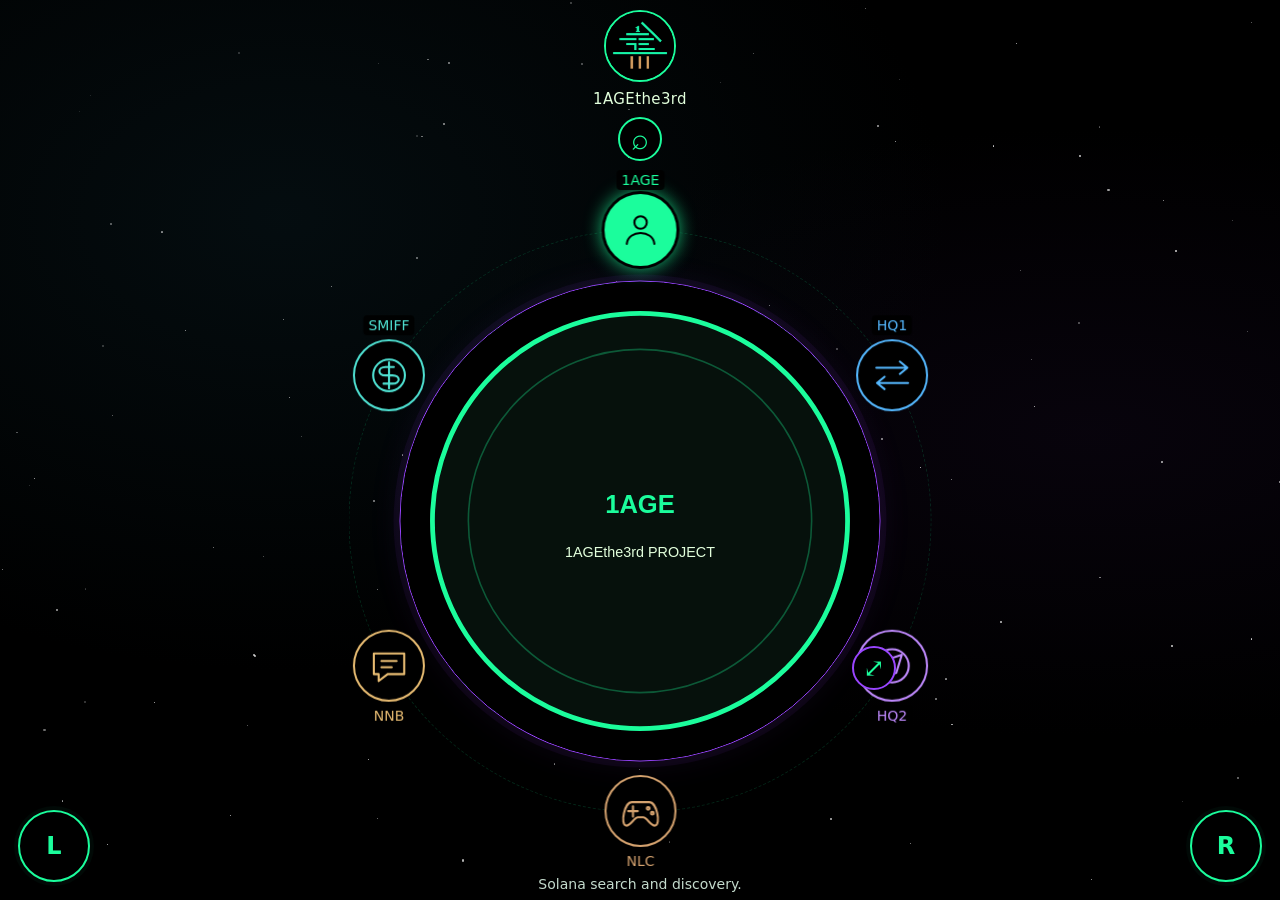
==== index.html @ 84b8d23c "Remove unsolicited guidance from index.html" ====
<!doctype html>
<html lang="en"><head><meta charset="utf-8"><meta name="viewport" content="width=device-width,initial-scale=1">
<!-- 1AGE release: cosmic-console-20261019-r1 -->
<title>1AGEthe3rd</title><meta name="description" content="1AGEthe3rd creates virtual worlds, games and interactive experiences."><meta name="theme-color" content="#000000">
<link rel="canonical" href="https://1agethe3rd.com/"><meta property="og:type" content="website"><meta property="og:site_name" content="1AGEthe3rd">
<meta property="og:title" content="1AGEthe3rd — Virtual World Studio"><meta property="og:description" content="1AGEthe3rd creates virtual worlds, games and interactive experiences."><meta property="og:url" content="https://1agethe3rd.com/">
<meta property="og:image" content="https://1agethe3rd.com/assets/1agethe3rd-logo.png"><meta property="og:image:alt" content="1AGEthe3rd logo"><meta name="twitter:card" content="summary">
<link rel="stylesheet" href="/style.css?v=console-r1">
<script type="application/ld+json">{"@context":"https://schema.org","@type":"Organization","name":"1AGEthe3rd","url":"https://1agethe3rd.com/","logo":"https://1agethe3rd.com/assets/1agethe3rd-logo.png"}</script><link rel="stylesheet" href="/orbit-home.css?v=hq-001"><link rel="apple-touch-icon" sizes="180x180" href="/assets/apple-touch-icon-1.png"><link rel="icon" type="image/svg+xml" sizes="any" href="/assets/1agethe3rd-favicon.svg"></head>
<body class="home-screen"><a class="skip" href="#main">Skip to content</a><div class="starfield" aria-hidden="true"></div>
<header class="site-header"><div class="header-hub"><div class="header-wings" id="header-wings" hidden></div><button class="brand" type="button" aria-label="1AGEthe3rd menu" aria-expanded="false" aria-controls="header-wings"><span class="brand-circle"><img src="/assets/1agethe3rd-logo.png" alt="" width="84" height="84"></span><span class="brand-name">1AGEthe3rd</span></button></div>
</header>
<main id="main"><section class="search-home" aria-labelledby="search-title"><h1 id="search-title" class="sr-only">Search the Solana ecosystem.</h1>
<button class="search-circle" aria-label="Open search" aria-expanded="false" aria-controls="search-form">⌕</button><form id="search-form" hidden class="search-form" role="search"><label class="sr-only" for="search-input">Search the 1AGE directory</label><span aria-hidden="true">⌕</span><input id="search-input" type="search" name="q" placeholder="Projects, wallets, games, tools…" autocomplete="off"><button type="submit">Search <span aria-hidden="true">↗</span></button></form>
<div class="quick-links" aria-label="Popular searches"><button class="quick-search" data-query="wallet">Wallets</button><button class="quick-search" data-query="defi">DeFi</button><button class="quick-search" data-query="games">Games</button><button class="quick-search" data-query="developer">Builder tools</button></div>
</section><section id="results-section" class="results-section" role="region" aria-labelledby="results-label" hidden><div class="results-header"><h2 id="results-label" aria-live="polite">Search the directory.</h2><button type="button" data-close-results aria-label="Close search results">×</button><span class="index-note">Early index · Not a complete ecosystem listing</span></div><div id="results" class="results"></div><noscript><p><a href="/directory/">Browse the directory</a></p></noscript></section>
<section class="universe" aria-label="Interactive 1AGE World project navigation">
<div class="world-scene"><div class="project-orbit" tabindex="0" role="group" aria-label="Project orbit. Drag to rotate, or use the arrow buttons below."><a class="project-planet" href="https://1age.com/" data-slot="0" data-name="1AGE" data-media="image" data-preview="/assets/world-previews/1age.svg" data-description="Solana search and discovery." style="--accent:#1BFD9C" aria-label="Explore 1AGE"><svg viewBox="0 0 64 64" aria-hidden="true" fill="none" stroke="currentColor" stroke-width="3" stroke-linecap="round" stroke-linejoin="round"><circle cx="32" cy="21" r="9"/><path d="M12 52c2-21 38-21 40 0"/></svg><span>1AGE</span></a><a class="project-planet" href="https://1age.space/hq1/" data-slot="1" data-name="HQ1" data-media="frame" data-preview="https://1age.space/hq1/?preview=1" data-description="Portland Soul District · Explore Sol Road." style="--accent:#55B8FF" aria-label="Explore HQ1"><svg viewBox="0 0 64 64" aria-hidden="true" fill="none" stroke="currentColor" stroke-width="3" stroke-linecap="round" stroke-linejoin="round"><path d="M9 21h45l-11-9M54 21l-11 9M55 43H10l11-9M10 43l11 9"/></svg><span>HQ1</span></a><a class="project-planet" href="https://1age.space/application.html?property=place-us-washington-anacostia-arts-1231" data-slot="2" data-name="HQ2" data-media="image" data-preview="/assets/world-previews/studio.svg" data-description="Historic Anacostia · HQ2 research and property discovery." style="--accent:#C18BFF" aria-label="Explore HQ2"><svg viewBox="0 0 64 64" aria-hidden="true" fill="none" stroke="currentColor" stroke-width="3" stroke-linecap="round" stroke-linejoin="round"><circle cx="32" cy="32" r="24"/><path d="M46 16 38 42 18 49 25 23z"/></svg><span>HQ2</span></a><a class="project-planet" href="https://northleftchef.com/" data-slot="3" data-name="NLC" data-media="image" data-preview="/assets/world-previews/nlc.svg" data-description="NorthLeftChef · A virtual music studio." style="--accent:#D3A16E" aria-label="Explore NLC"><svg viewBox="0 0 64 64" aria-hidden="true" fill="none" stroke="currentColor" stroke-width="3" stroke-linecap="round" stroke-linejoin="round"><path d="M19 19h26c10 0 17 32 8 34-6 1-12-12-17-12h-8c-5 0-11 13-17 12-9-2-2-34 8-34z"/><path d="M21 25v15M14 32h14"/><circle cx="43" cy="28" r="2"/><circle cx="49" cy="35" r="2"/></svg><span>NLC</span></a><a class="project-planet" href="https://nonamebesuto.com/" data-slot="4" data-name="NNB" data-media="frame" data-preview="https://nonamebesuto.com/?preview=1" data-description="No Name Besuto · Boxing lifestyle and heavy bag training." style="--accent:#E9BD73" aria-label="Explore NNB"><svg viewBox="0 0 64 64" aria-hidden="true" fill="none" stroke="currentColor" stroke-width="3" stroke-linecap="round" stroke-linejoin="round"><path d="M10 14h44v30H30L17 54V44h-7z"/><path d="M21 25h22M21 34h15"/></svg><span>NNB</span></a><a class="project-planet" href="#studio-ticker" data-slot="5" data-name="SMIFF" data-media="image" data-preview="/assets/world-previews/projects.svg" data-description="IRK SMIFF · In development." style="--accent:#50E3D4" aria-label="Explore SMIFF" data-preview-only="true"><svg viewBox="0 0 64 64" aria-hidden="true" fill="none" stroke="currentColor" stroke-width="3" stroke-linecap="round" stroke-linejoin="round"><circle cx="32" cy="32" r="23"/><path d="M39 20H27c-12 0-12 12 0 12h10c12 0 12 12 0 12H24M32 13v38"/></svg><span>SMIFF</span></a></div><button class="world-globe" aria-label="1AGEWorld. Drag to rotate; press to highlight."><span class="globe-texture" aria-hidden="true"></span></button><a class="world-entry" href="https://1age.world/" aria-label="Enter 1AGEWorld">Enter</a></div>
<div class="world-controls"><button data-rotate="-1" aria-label="Rotate projects left">L</button><span id="studio-ticker" role="status">Solana search and discovery.</span><button data-rotate="1" aria-label="Rotate projects right">R</button></div>
</section>
</main>

<script src="/world.js?v=quiet-001" defer></script><script src="/home-controls.js?v=quiet-001" defer></script><script src="/console-controls.js?v=quiet-001" defer></script><script src="/search.js?v=one-screen-20261017" defer></script><script src="/gamepad-controls.js" defer></script>
</body></html>
---- style.css ----
:root{color-scheme:dark;--green:#1bfd9c;--dormant:#e2ffdc;--muted:#9aa9a4;--line:#1b352b;--purple:#9945ff;font-family:Inter,ui-sans-serif,system-ui,-apple-system,BlinkMacSystemFont,"Segoe UI",sans-serif;background:#000;color:var(--dormant)}*{box-sizing:border-box}body{margin:0;background:radial-gradient(ellipse at 22% 24%,#07151a99,transparent 47%),radial-gradient(ellipse at 85% 48%,#14092060,transparent 46%),#000;min-height:100vh}a{color:var(--green);text-underline-offset:4px}button,input{font:inherit}button,a,input,summary{-webkit-tap-highlight-color:transparent}button{cursor:pointer}button:disabled{cursor:default}button:focus-visible,a:focus-visible,input:focus-visible,summary:focus-visible,.project-orbit:focus-visible{outline:2px solid var(--dormant);outline-offset:6px}button{color:var(--green);background:#06110c;border:1px solid var(--line)}a:hover{color:#fff}.sr-only{position:absolute;width:1px;height:1px;padding:0;margin:-1px;overflow:hidden;clip:rect(0,0,0,0);white-space:nowrap;border:0}.skip{position:fixed;top:0;left:16px;transform:translateY(-150%);z-index:30;padding:12px;background:#000}.skip:focus{transform:none}.site-header{max-width:1240px;margin:auto;padding:24px 32px;display:flex;align-items:center;justify-content:space-between;position:relative;z-index:4}.brand{display:inline-flex;gap:12px;align-items:center;color:#fff;text-decoration:none;font-size:21px;font-weight:800;letter-spacing:.02em}.brand img{object-fit:contain}.site-header nav{display:flex;gap:30px;align-items:center}.site-header nav a{font-size:14px;text-decoration:none;color:#bcc9c1}.site-header nav .plus-link{color:var(--green);border-bottom:1px solid var(--green);padding:9px 0}.plus-link span{margin-left:15px}.eyebrow{font-size:11px;font-weight:650;letter-spacing:.17em;line-height:1.8;color:var(--green)}.search-home{padding:28px 24px 0;text-align:center;position:relative;z-index:3}.search-home .eyebrow{margin:0 0 14px}.search-home h1{font-size:clamp(22px,3.2vw,42px);font-weight:500;letter-spacing:-.045em;margin:0 0 25px;color:#eef9f1}.search-form{display:flex;align-items:center;width:min(100%,640px);height:60px;margin:auto;border:1px solid #2a6750;border-radius:14px;background:#000e;box-shadow:0 0 30px #1bfd9c09}.search-form>span{font-size:31px;margin:0 15px;color:var(--green)}.search-form input{width:0;flex:1;min-width:0;background:none;border:0;color:#fff;padding:15px 0;outline-offset:0}.search-form input::placeholder{color:#71877a;font-size:14px}.search-form button{height:44px;padding:0 18px;margin-right:7px;border-radius:9px;border-color:#276047;background:#0a2417;font-size:13px}.search-form button:hover{background:var(--green);color:#000}.search-form button span{margin-left:10px}.quick-links{display:flex;gap:20px;flex-wrap:wrap;justify-content:center;margin-top:14px}.quick-links button{border:0;background:transparent;padding:7px 0;font-size:12px;color:#9baea0}.quick-links button:hover{color:var(--green)}.universe{text-align:center;max-width:1100px;margin:38px auto 50px;position:relative}.world-caption{font-size:11px;letter-spacing:.15em;display:flex;justify-content:center;align-items:center;gap:10px;color:var(--green)}.world-caption>span:last-child{color:#778d80;letter-spacing:0;margin-left:4px}.signal-dot{display:inline-block;width:6px;height:6px;border-radius:100%;background:var(--green);box-shadow:0 0 12px #1bfd9c99;flex:none}.world-scene{--earth:clamp(160px,26vw,300px);height:510px;position:relative;isolation:isolate;margin-top:8px}.project-orbit{position:absolute;width:min(88%,780px);height:400px;left:50%;top:50%;transform:translate(-50%,-50%);border:1px dashed #1bfd9c25;border-radius:50%;touch-action:none;z-index:3;outline-offset:10px}.project-planet{position:absolute;left:50%;top:50%;--planet-size:68px;width:var(--planet-size);height:var(--planet-size);border-radius:100%;background:radial-gradient(circle at 45% 35%,#15171b,#050708 75%);border:2px solid var(--accent);display:grid;place-items:center;color:var(--accent);text-decoration:none;transform:translate(calc(-50% + var(--x,0px)),calc(-50% + var(--y,0px)));will-change:transform}.project-planet:hover,.project-planet:active{background:var(--accent);color:#000}.project-planet svg{width:65%;height:65%;pointer-events:none}.project-planet>span{position:absolute;top:calc(100% + 7px);left:50%;transform:translateX(-50%);white-space:nowrap;font-size:10px;letter-spacing:.06em;color:var(--accent);background:#000d;padding:2px 7px;border-radius:4px;pointer-events:none}.world-globe{position:absolute;top:50%;left:50%;width:var(--earth);height:var(--earth);transform:translate(-50%,-50%);border:1px solid var(--green);border-radius:50%;padding:0;overflow:hidden;background:#1b1030;z-index:4;box-shadow:0 0 0 6px #1bfd9c09,0 0 45px #1bfd9c0b}.globe-texture{position:absolute;inset:0;background-image:url('/assets/world-atlas.png');background-size:600% 400%;background-position:0 0;background-repeat:no-repeat;border-radius:50%}.saturn{width:calc(var(--earth)*1.82);height:calc(var(--earth)*.50);border:1px solid #1bfd9caa;border-radius:50%;position:absolute;left:50%;top:50%;transform:translate(-50%,-50%) rotate(-16deg);background:radial-gradient(ellipse,transparent 56%,#1bfd9c20 57%,#1bfd9c0d 66%,transparent 67%);box-shadow:inset 0 0 0 10px #1bfd9c0b;pointer-events:none}.saturn.back{z-index:1}.saturn.front{z-index:5;clip-path:inset(50% 0 0 0)}.world-controls{display:flex;align-items:center;justify-content:center;gap:16px;margin:0 auto 18px;position:relative;z-index:4}.world-controls button{height:38px;width:42px;border:1px solid #24563e;border-radius:9px;font-size:21px}.world-controls span{font-size:11px;color:#81938a}.text-link{font-size:12px;text-decoration:none;color:var(--green);display:inline-block}.starfield{position:fixed;inset:0;pointer-events:none;overflow:hidden;z-index:0}.star{position:absolute;width:2px;height:2px;background:#b9e8dc;border-radius:50%;opacity:.4}.star.bright{width:3px;height:3px;box-shadow:0 0 10px 3px #70b9ff30;animation:shimmer 7s ease-in-out infinite}.star.bright::after{content:"";height:1px;width:11px;position:absolute;left:-4px;top:1px;background:#b5e8ff77}@keyframes shimmer{50%{opacity:.25}0%,100%{opacity:.9}}main,footer{position:relative}.results-section{max-width:1040px;margin:0 auto;padding:0 32px 45px}.results-header{display:flex;flex-wrap:wrap;gap:12px;justify-content:space-between;border-top:1px solid var(--line);padding-top:23px}.results-header h2{font-size:14px;font-weight:450;margin:0}.index-note{font-size:11px;color:#84988b}.results{display:grid;grid-template-columns:repeat(auto-fit,minmax(min(100%,270px),1fr));gap:20px;margin-top:20px}.result-card{padding:23px 0;border-top:1px solid var(--line)}.result-topline{display:flex;justify-content:space-between;align-items:center;gap:15px}.result-topline h2{font-size:20px;margin:0}.result-type,.result-status,.result-tags{font-size:11px;color:#8fa898}.result-status{text-transform:uppercase;letter-spacing:.1em}.result-description{font-size:14px;line-height:1.7;color:#b8c9bd}.result-tags{display:flex;flex-wrap:wrap;gap:10px;margin-bottom:20px}.result-link{font-size:12px}.empty-state{padding:15px 0;color:#b8c9bd;font-size:14px}.platform-intro{max-width:1040px;margin:auto;padding:45px 32px 65px;border-top:1px solid var(--line)}.platform-intro h2,.plus-strip h2{font-size:clamp(27px,4vw,43px);font-weight:450;line-height:1.2;letter-spacing:-.035em;margin:18px 0}.platform-intro>p:not(.eyebrow){max-width:600px;line-height:1.85;color:#a8bcae;font-size:15px}.platform-intro .text-link{margin-top:10px}.plus-strip{max-width:976px;margin:0 auto 70px;border-top:1px solid #24533d;border-bottom:1px solid #24533d;background:linear-gradient(100deg,#0b201260,#0000);padding:35px 25px;display:flex;gap:40px;justify-content:space-between;align-items:center}.plus-strip h2{font-size:27px}.plus-strip p:not(.eyebrow){color:#9eafa4;line-height:1.7;max-width:510px;font-size:14px}.button{display:inline-block;border:1px solid #1bfd9c99;color:var(--green);padding:14px 20px;border-radius:9px;text-decoration:none;font-size:13px;white-space:nowrap}.button:hover{background:var(--green);color:#000}footer{max-width:1040px;margin:auto;padding:28px 32px 40px;border-top:1px solid var(--line);display:flex;flex-wrap:wrap;gap:18px;align-items:center;font-size:12px;color:#7e9285}footer>a{font-size:17px;font-weight:700;text-decoration:none}footer nav{margin-left:auto;display:flex;gap:20px}footer nav a{color:#a7baad;text-decoration:none}footer small{flex-basis:100%;font-size:10px;color:#657b6c}.article{max-width:900px;padding:55px 32px 85px;margin:auto}.article>h1{font-size:clamp(35px,6vw,64px);font-weight:450;letter-spacing:-.05em;line-height:1.1;margin:24px 0}.lead{font-size:18px;line-height:1.8;color:#acbfaf;max-width:700px}.article section,.directory-entry,.update-entry{margin-top:45px;border-top:1px solid var(--line);padding-top:30px;scroll-margin-top:24px}.article h2{font-size:24px;font-weight:500;letter-spacing:-.025em}.article p{line-height:1.85;color:#acbfaf}.article a{font-size:14px}.article strong{color:var(--dormant);font-weight:500}.ecosystem-entry{display:flex;gap:30px}.entry-icon{flex:none;width:58px;height:58px;color:var(--accent);margin-top:8px}.entry-icon svg{width:100%;height:100%}.ecosystem-entry h2{margin:10px 0;color:var(--accent)}.ecosystem-entry .lead-small{font-size:19px;color:var(--dormant);margin:0}.ecosystem-entry .eyebrow{font-size:10px}.membership-status{margin:30px 0;padding:17px 20px;border:1px solid #255c41;display:flex;align-items:center;gap:12px;font-size:14px;border-radius:8px}.article details{border-bottom:1px solid var(--line);padding:25px 0}.article summary{cursor:pointer;font-size:18px;line-height:1.6}.article details p{margin-bottom:0}.update-entry time{font-size:12px;color:var(--green)}.directory-entry .eyebrow{font-size:10px}
@media(min-width:1200px){.world-scene{height:550px}.project-orbit{height:420px}}@media(max-width:700px){.search-home h1{font-size:28px;margin-bottom:20px}.search-form{height:56px}.quick-links{gap:20px}.universe{margin-top:34px}.world-caption{font-size:9px;gap:7px}.world-caption>span:last-child{font-size:10px}.world-scene{--earth:clamp(150px,42vw,230px);height:390px;margin-top:4px}.project-orbit{width:76%;height:300px}.project-planet{--planet-size:54px}.project-planet>span{font-size:8px}.world-controls{gap:10px}.world-controls span{font-size:10px}.world-controls button{width:36px;height:34px}.results-section,.platform-intro{padding-left:24px;padding-right:24px}.plus-strip{margin:0 24px 50px;display:block;padding:25px 0;background:transparent}.plus-strip .button{margin-top:14px}.article{padding:35px 24px 65px}.lead{font-size:16px}.ecosystem-entry{gap:20px}.entry-icon{width:40px;height:40px}.article h2{font-size:22px}footer{margin:0 24px;padding:25px 0}footer>span{font-size:10px}}@media(max-width:370px){.search-home h1{font-size:25px}.world-caption>span:last-child{display:none}.project-planet{--planet-size:48px}.project-orbit{width:74%;height:275px}}

/* Shared cinematic World treatment. */
[hidden]{display:none!important}
.site-header{flex-direction:column;justify-content:center;gap:20px;padding:24px 20px 12px}
.brand{flex-direction:column;gap:3px;font-size:25px;letter-spacing:.12em;line-height:1.2}
.brand img{width:84px;height:84px;aspect-ratio:1;object-fit:contain;border-radius:50%;background:#000}
.site-header nav{justify-content:center;gap:32px}
.site-header nav a{display:inline-block;font-size:14px}
.search-home{padding-top:20px}
.search-form{display:grid;grid-template-columns:44px minmax(0,1fr) auto;gap:10px;padding:7px;height:auto;min-height:60px}
.search-form>span{margin:0;font-size:30px}
.search-form input{appearance:none;-webkit-appearance:none;display:block;width:100%;min-width:0;max-width:100%;height:44px;padding:10px 4px;margin:0;border:0;border-radius:5px;background:#000;box-shadow:none;outline:none}
.search-form input:focus-visible{outline:0;box-shadow:inset 0 -2px var(--green)}
.search-form:focus-within{border-color:var(--green);box-shadow:0 0 18px #1bfd9c18}
.search-form button{margin:0;flex-shrink:0;white-space:nowrap}
.world-scene{touch-action:auto}
.project-orbit{z-index:6;pointer-events:none}
.project-planet{pointer-events:auto;background:#000}
.project-planet.is-selected{box-shadow:0 0 0 4px #000,0 0 0 5px var(--accent)}
.project-planet:hover,.project-planet:active{background:var(--accent);color:#000}
.globe-texture{background-image:url('/assets/world-surface.png');background-size:200% 100%}
.globe-blend{opacity:0}
.saturn{background:transparent url('/assets/world-ring.svg') center/100% 100% no-repeat;border:0;box-shadow:none;animation:ring-balance 110s ease-in-out infinite;transform-origin:center}
@keyframes ring-balance{0%,100%{transform:translate(-50%,-50%) rotate(-16deg) scaleY(1)}33%{transform:translate(-50%,-50%) rotate(-13deg) scaleY(1.07)}66%{transform:translate(-50%,-50%) rotate(-19deg) scaleY(.96)}}
.project-preview{width:100%;margin:0 auto 60px;padding:30px 0 0;border-top:1px solid var(--line);text-align:center}
.project-preview>h2{font-size:clamp(26px,4vw,40px);font-weight:500;margin:12px 20px;color:var(--dormant)}
.project-preview>p{margin:12px 24px;color:#a8bcae;line-height:1.7}
.project-preview>p.eyebrow{color:var(--green)}
.preview-controls{display:flex;justify-content:center;align-items:center;gap:18px;margin:22px 0}
.preview-controls button{width:40px;height:36px;border-radius:9px;font-size:20px}
.preview-controls span{font-size:12px;color:var(--muted)}
.preview-track{display:flex;gap:24px;overflow-x:auto;overscroll-behavior-x:contain;scroll-snap-type:x mandatory;padding:8px max(24px,calc((100vw - 1320px)/2)) 26px;scrollbar-color:#1bfd9c60 #070c09;scroll-padding-inline:24px;text-align:center}
.preview-card{display:flex;flex:0 0 clamp(300px,32vw,450px);flex-direction:column;align-items:center;scroll-snap-align:start;border:1px solid #1b352b;border-radius:18px;background:#000;color:var(--dormant);padding:0 24px 28px;text-decoration:none;overflow:hidden}
.preview-card:hover{border-color:var(--accent);color:var(--dormant)}
.preview-art{width:calc(100% + 48px);height:170px;display:grid;place-items:center;background:radial-gradient(ellipse at center,#11231c 0,#000 70%);color:var(--accent);position:relative;margin-bottom:24px}
.preview-art::before{content:'';position:absolute;width:170px;height:55px;border:1px solid var(--accent);border-radius:50%;transform:rotate(-20deg);opacity:.45}
.preview-art svg{position:relative;width:75px;height:75px;padding:8px;border-radius:50%;background:#000}
.preview-card h3{font-size:23px;font-weight:500;line-height:1.3;margin:12px 0}
.preview-card p{font-size:14px;line-height:1.8;color:#9fb3a5;margin:0 0 24px}
.preview-card .text-link{margin-top:auto}
.platform-intro,.plus-strip,.article{text-align:center}
.platform-intro>p:not(.eyebrow),.plus-strip p:not(.eyebrow),.lead{margin-left:auto;margin-right:auto}
.plus-strip{flex-direction:column;gap:12px}
.ecosystem-entry{flex-direction:column;align-items:center;gap:12px}
footer{justify-content:center;text-align:center}footer nav{margin-left:0;justify-content:center}footer small{text-align:center}
@media(max-width:700px){.brand img{width:76px;height:76px}.search-form{grid-template-columns:30px minmax(0,1fr) auto;gap:6px}.search-form button{padding:0 12px}.search-form button span{margin-left:4px}.search-form input::placeholder{font-size:12px}.preview-track{gap:16px;padding-left:24px;padding-right:24px}.preview-card{flex-basis:82vw;max-width:380px}.preview-art{height:145px}.project-preview{margin-bottom:40px}}
@media(prefers-reduced-motion:reduce){*,*::before,*::after{animation:none!important;scroll-behavior:auto!important}.project-planet{will-change:auto}}

/* Interactive workspace: circular previews directly beneath the World controls. */
.world-globe{border-color:#9945ff;background:#000;box-shadow:0 0 0 6px #9945ff10,0 0 35px #9945ff14}
.universe{margin-bottom:4px}
.world-controls{margin-bottom:6px}
.project-preview{border:0;margin-top:0;padding-top:4px;margin-bottom:20px}
.orbit-preview-heading{display:flex;justify-content:center;align-items:center;gap:14px;margin:2px 20px 10px}
.orbit-preview-heading .eyebrow{margin:0}
.orbit-preview-heading h2{font-size:18px;font-weight:500;margin:0}
.preview-track{padding-top:8px;padding-bottom:12px;gap:28px}
.preview-card{flex-basis:clamp(240px,28vw,360px);border:0;background:transparent;border-radius:0;padding:0 12px 12px;overflow:visible}
.preview-card:hover{border:0}
.preview-art{width:100%;height:auto;aspect-ratio:1;border-radius:50%;border:2px solid var(--accent);background:radial-gradient(circle at 45% 40%,#10231c,#000 70%);overflow:hidden;margin:0 0 14px;box-shadow:inset 0 0 35px #000}
.preview-art::before{width:80%;height:27%;opacity:.6}
.preview-art svg{width:38%;height:38%;padding:8%;box-sizing:content-box;border:1px solid var(--accent)}
.preview-card:hover .preview-art{box-shadow:0 0 22px #1bfd9c18,inset 0 0 35px #000}
.preview-card .eyebrow{font-size:10px}
.preview-card h3{font-size:18px;line-height:1.45;margin:8px 0}
.preview-card p{position:absolute;width:1px;height:1px;overflow:hidden;clip-path:inset(50%);white-space:nowrap}
.preview-card .text-link{font-size:11px;margin-top:5px}
.preview-controls{margin:6px 0 20px}
.workspace-links{display:flex;flex-wrap:wrap;justify-content:center;gap:28px;padding:16px 24px 32px}
.workspace-links a{font-size:13px;text-decoration:none}
@media(max-width:700px){.preview-track{gap:18px}.preview-card{flex-basis:68vw;max-width:300px}.preview-art{height:auto}.orbit-preview-heading{gap:10px}.orbit-preview-heading h2{font-size:16px}}

/* One compact emblem/name lockup, reused by every project header. */
.brand{gap:0}
.brand-name{position:relative;margin-top:-20px;line-height:1;font-size:22px;letter-spacing:.08em;z-index:1}
.world-entry{position:absolute;z-index:8;left:50%;top:calc(50% + var(--earth)*.1);transform:translateX(-50%);background:#000;border:1px solid var(--green);border-radius:30px;padding:12px 17px;font-size:11px;font-weight:700;letter-spacing:.08em;white-space:nowrap;box-shadow:0 0 18px #000}
.world-entry:hover{background:var(--green);color:#000}
.world-entry>span{font-size:18px;vertical-align:middle;margin-right:5px}
.project-switcher{margin:0 auto 22px;width:min(100%,1000px);padding:0 24px}
.strip-heading{display:flex;justify-content:center;gap:16px;align-items:center;margin-bottom:10px}
.strip-heading h2{font-size:11px;letter-spacing:.15em;color:var(--green);font-weight:600}
.strip-heading>span{font-size:11px;color:var(--muted)}
.project-strip{display:flex;gap:24px;overflow-x:auto;scroll-snap-type:x mandatory;scroll-padding-inline:12px;overscroll-behavior-x:contain;padding:12px 12px 20px;scrollbar-color:#1bfd9c60 #070c09}
.project-tile{display:flex;flex:0 0 144px;flex-direction:column;align-items:center;gap:12px;background:transparent;border:0;padding:4px 4px 10px;scroll-snap-align:center;color:var(--accent);font-size:12px}
.project-tile-icon{display:grid;place-items:center;width:102px;height:102px;border-radius:50%;border:2px solid var(--accent);background:#000}
.project-tile-icon svg{width:58%;height:58%;pointer-events:none}
.project-tile[aria-pressed="true"] .project-tile-icon{background:var(--accent);color:#000;box-shadow:0 0 18px #1bfd9c18}
.preview-card{flex:0 0 42%;max-width:none}
.preview-art{width:min(100%,340px);align-self:center}
.preview-track,.project-strip{cursor:grab;user-select:none;-webkit-user-select:none}
.is-dragging{cursor:grabbing;scroll-snap-type:none}
.workspace-links button{border:0;background:transparent;padding:0;font-size:13px}
.world-dialog{width:min(460px,calc(100vw - 36px));max-height:85vh;overflow:auto;padding:32px 28px;background:#000;color:var(--green);border:1px solid var(--green);border-radius:24px;text-align:center;box-shadow:0 0 80px #1bfd9c12}
.world-dialog::backdrop{background:#000c;backdrop-filter:blur(5px)}
.world-dialog h2{font-size:27px;font-weight:500;margin:16px 0 24px}
.world-dialog p{font-size:13px;line-height:1.8;color:#b0c7b9}
.world-dialog .eyebrow{color:var(--green)}
.world-dialog .dialog-close{position:absolute;right:12px;top:10px;font-size:26px;border:0;background:transparent;width:36px;height:36px}
.world-native-link{display:block;padding:16px;border:1px solid var(--green);border-radius:30px;background:var(--green);color:#000;text-decoration:none;font-size:16px;font-weight:650}
.world-dialog>[data-browse-projects]{display:block;width:100%;padding:14px;border-radius:30px;margin:22px 0 16px;border-color:#2b6d4e;background:#000}
.world-dialog .world-entry-note{font-size:11px;color:#849d8c;margin-bottom:0}
@media(max-width:700px){.brand-name{margin-top:-18px;font-size:20px}.project-switcher{padding:0 16px}.project-tile{flex-basis:124px}.project-tile-icon{width:90px;height:90px}.project-strip{gap:16px}.preview-card{flex-basis:78%;max-width:none}.preview-art{width:min(100%,300px)}.world-entry{padding:8px 12px;font-size:9px;top:calc(50% + var(--earth)*.08)}}

/* The homepage is a viewport-sized workspace, on mouse and touch laptops alike. */
.home-screen{height:100vh;height:100dvh;min-height:0;display:flex;flex-direction:column;padding:env(safe-area-inset-top) env(safe-area-inset-right) env(safe-area-inset-bottom) env(safe-area-inset-left)}
.home-screen .site-header{flex:none;width:100%;padding:6px 16px 8px;gap:0}
.home-screen .brand img{width:64px;height:64px}
.home-screen .brand-name{font-size:18px;margin-top:-16px}
.home-screen #main{flex:1;min-height:0;display:flex;flex-direction:column}
.home-screen .search-home{flex:none;padding:0 20px}
.home-screen .search-home h1.sr-only{margin:0}
.home-screen .search-form{min-height:52px;padding:4px;grid-template-columns:34px minmax(0,1fr) auto}
.home-screen .search-form input{height:40px;font-size:16px}
.home-screen .search-form button{height:40px}
.home-screen .quick-links{margin-top:4px;gap:20px}
.home-screen .quick-links button{padding:5px 0;font-size:11px}
.home-screen .universe{flex:1;min-height:0;display:flex;flex-direction:column;width:min(100%,1100px);margin:0 auto}
.home-screen .world-scene{flex:1;min-height:0;height:auto;margin:0;container-type:size;--earth:min(34cqw,max(40px,calc(100cqh - 180px)),300px)}
.home-screen .project-orbit{width:min(calc(100cqw - 100px),max(120px,calc(180cqh - 180px)),780px);height:min(420px,max(60px,calc(100cqh - 120px)))}
.home-screen .project-planet{--planet-size:clamp(40px,min(9cqw,16cqh),76px)}
.home-screen .world-controls{flex:none;min-height:44px;gap:14px;padding:4px 12px 8px;margin:0}
.home-screen .world-controls button{height:34px;width:40px}
.home-screen .world-controls span{font-size:11px}
.home-screen .world-entry{font-size:10px;padding:9px 14px}
.home-screen .project-planet>span{font-size:9px;top:calc(100% + 4px)}
.world-scene,.project-orbit,.project-planet,.world-globe,.world-entry{touch-action:pinch-zoom}
.world-scene{user-select:none;-webkit-user-select:none}
.project-planet{-webkit-user-drag:none}
.home-screen .results-section{position:fixed;z-index:25;left:50%;top:150px;transform:translateX(-50%);width:min(calc(100% - 32px),850px);max-height:calc(100dvh - 180px);overflow:auto;overscroll-behavior:contain;background:#000;border:1px solid #276047;border-radius:20px;padding:18px 22px;box-shadow:0 12px 80px #000}
.home-screen .results-header{padding-top:0;border:0;align-items:center;gap:8px}
.home-screen .results-header .index-note{flex-basis:100%}
.home-screen [data-close-results]{margin-left:auto;width:36px;height:36px;border-radius:50%;font-size:24px;flex:none}
@media(max-width:700px){
 .home-screen .site-header{padding-top:4px;padding-bottom:7px}
 .home-screen .brand img{width:58px;height:58px}
 .home-screen .brand-name{font-size:17px;margin-top:-15px}
 .home-screen .search-home{padding:0 14px}
 .home-screen .search-form{grid-template-columns:24px minmax(0,1fr) auto;gap:4px}
 .home-screen .quick-links{gap:16px}
 .home-screen .world-scene{--earth:min(48cqw,max(40px,calc(100cqh - 154px)),230px)}
 .home-screen .project-orbit{width:calc(100cqw - 76px);height:min(440px,max(60px,calc(100cqh - 104px)))}
 .home-screen .project-planet{--planet-size:clamp(40px,min(14cqw,17cqh),60px)}
 .home-screen .world-controls{gap:10px}
 .home-screen .world-controls span{font-size:10px}
 .home-screen .saturn{display:none;animation:none}
 .home-screen .world-entry{font-size:9px;padding:7px 9px}
}
@media(max-height:480px){
 .home-screen .site-header{padding:2px 12px 4px}
 .home-screen .brand img{width:42px;height:42px}
 .home-screen .brand-name{font-size:13px;margin-top:-11px}
 .home-screen .quick-links{display:none}
 .home-screen .search-form{min-height:44px}
 .home-screen .search-form input,.home-screen .search-form button{height:34px}
 .home-screen .world-controls{min-height:38px;padding-bottom:4px}
}
---- orbit-home.css ----
:root{--ui-planet-size:64px;--planet-label-gap:6px}
.header-hub{position:relative;width:100%;display:flex;justify-content:center}
.brand{position:relative;display:flex;align-items:center;flex-direction:column;padding:0;gap:var(--planet-label-gap);border:0;background:transparent;color:var(--dormant);font:inherit;letter-spacing:0;z-index:2}
.brand-circle,.header-planet-circle{width:var(--ui-planet-size);height:var(--ui-planet-size);border:2px solid var(--purple);border-radius:50%;display:grid;place-items:center;background:#000;overflow:hidden}
.home-screen .brand .brand-circle img,.brand .brand-circle img{width:100%;height:100%;padding:4px;border:0;border-radius:50%;background:transparent;object-fit:contain}
.brand[aria-expanded="true"] .brand-circle,.brand:active .brand-circle{background:var(--purple);box-shadow:0 0 18px #9945ff80}
.home-screen .brand-name,.brand-name{margin:0;font-size:14px;font-weight:500;line-height:20px;letter-spacing:0}
.home-screen .site-header{padding:10px 12px 8px;min-height:0}
.header-wings{position:absolute;inset:0;pointer-events:none}
.header-planet{position:absolute;left:50%;top:0;transform:translateX(calc(-50% + var(--slot)*(var(--ui-planet-size) + 16px)));pointer-events:auto;display:flex;align-items:center;flex-direction:column;gap:var(--planet-label-gap);border:0;background:transparent;color:var(--green);text-decoration:none;padding:0;font-size:14px;line-height:20px;white-space:nowrap}
.header-planet-circle{border-color:var(--green);font-size:19px;font-weight:600}
.header-planet-circle svg{width:62%;height:62%}
.header-planet:active .header-planet-circle{background:var(--green);color:#000;box-shadow:0 0 18px #1bfd9c80}
.header-planet:disabled{opacity:.38;cursor:default}
.home-screen .search-form input{font-size:16px}
.home-screen .quick-links button{font-size:14px}
.home-screen .world-scene{--earth:180px}
.home-screen .project-orbit{width:var(--orbit-diameter,320px);height:var(--orbit-diameter,320px)}
.home-screen .project-planet{--planet-size:var(--ui-planet-size)}
.home-screen .project-planet>span{font-size:14px;line-height:20px;letter-spacing:0;top:calc(100% + var(--planet-label-gap));padding:0 5px}
.home-screen .project-planet[data-upper="true"]>span{top:auto;bottom:calc(100% + var(--planet-label-gap))}
.home-screen .world-scene:not(.showing-peek) .project-planet.is-selected{background:#000;color:var(--accent);box-shadow:none}
.home-screen .showing-peek .project-planet.is-selected{background:var(--accent);color:#000;box-shadow:0 0 0 3px #000,0 0 20px var(--accent)}
.home-screen .world-controls{min-height:24px;padding:0 90px 6px;gap:0}
.home-screen .world-controls>span{font-size:13px;line-height:18px;color:#c3dacc;text-align:center}
.home-screen .world-controls button{position:fixed;bottom:max(18px,env(safe-area-inset-bottom));width:var(--ui-planet-size);height:var(--ui-planet-size);min-width:44px;min-height:44px;border-radius:50%;border:2px solid var(--green);background:#000;color:var(--green);font-size:30px;box-shadow:0 0 0 4px #1bfd9c09;z-index:12;touch-action:manipulation}
.home-screen [data-rotate="-1"]{left:max(18px,env(safe-area-inset-left))}
.home-screen [data-rotate="1"]{right:max(18px,env(safe-area-inset-right))}
.home-screen .world-controls button:active{background:var(--green);color:#000;box-shadow:0 0 20px #1bfd9c70}
.home-screen .world-entry{visibility:hidden;pointer-events:none;top:calc(50% + var(--earth)*.27);padding:8px 20px;font-size:15px;letter-spacing:0;border-radius:30px;z-index:10;color:var(--green);text-decoration:none;background:#000}
.home-screen .globe-hover:not(.showing-peek) .world-entry,.home-screen .globe-selected:not(.showing-peek) .world-entry,.home-screen .world-entry:focus-visible{visibility:visible;pointer-events:auto}
.home-screen .world-entry:hover,.home-screen .world-entry:active{background:var(--green);color:#000}
.world-globe::after{content:'';position:absolute;inset:0;background:var(--green);opacity:0;z-index:3;pointer-events:none;transition:opacity .12s}
.globe-selected:not(.showing-peek) .world-globe::after,.globe-pressed:not(.showing-peek) .world-globe::after{opacity:.68}
.globe-selected:not(.showing-peek) .world-globe,.globe-pressed:not(.showing-peek) .world-globe{border-color:var(--green);box-shadow:0 0 28px #1bfd9c80}
.world-letter{position:absolute;left:50%;top:47%;z-index:4;font-size:clamp(14px,2vw,22px);font-weight:700;white-space:nowrap;color:#e2ffdc;text-shadow:0 2px 5px #000;pointer-events:none;transform:translate(-50%,-50%)}
.globe-selected .world-letter,.globe-pressed .world-letter{color:#000;text-shadow:none}
.showing-peek .world-letter{display:none}
.project-peek{position:absolute;inset:0;width:100%;height:100%;object-fit:cover;border-radius:50%;z-index:5;pointer-events:none}
.preview-expand{position:absolute;z-index:10;left:calc(50% + var(--earth)*.44);top:calc(50% + var(--earth)*.26);width:44px;height:44px;font-size:26px;border:2px solid var(--purple);border-radius:50%;background:#000}
.preview-expand:active{background:var(--purple);color:#000}
.preview-view{width:min(82vw,76dvh,700px);aspect-ratio:1;padding:0;border:2px solid var(--purple);border-radius:50%;background:#000;overflow:visible;box-shadow:0 0 55px #9945ff30}
.preview-view>img{width:100%;height:100%;display:block;object-fit:cover;border-radius:50%}
.preview-view form{position:absolute;bottom:-52px;left:calc(50% - 22px)}
.preview-view button{width:44px;height:44px;border-radius:50%;font-size:28px;background:#000;border-color:var(--purple)}
.preview-view::backdrop,.header-contact::backdrop,.gesture-guide::backdrop{background:#000d}
.header-contact,.gesture-guide{width:min(360px,calc(100vw - 24px));padding:30px 24px;border:2px solid var(--purple);border-radius:28px;background:#000;color:var(--green);text-align:center;max-height:calc(100dvh - 24px);overflow:auto}
.header-contact p,.gesture-guide p{font-size:16px;line-height:1.6;color:#e2ffdc}
.header-contact>a{display:block;margin:16px 0}
.header-contact form button{position:absolute;right:10px;top:8px;border:0;background:transparent;font-size:24px}
.gesture-guide label{display:block;font-size:15px;margin:20px 0}
.gesture-guide input{accent-color:var(--green);width:18px;height:18px;vertical-align:middle}
.gesture-guide>button{border-radius:24px;background:var(--green);color:#000;padding:12px 24px;font-size:16px}
.gesture-visual{display:flex;align-items:center;justify-content:center;gap:22px;font-size:28px}
.demo-globe{display:grid;place-items:center;border:2px solid var(--purple);border-radius:50%;width:64px;height:64px;animation:gesture-demo 2.6s ease-in-out infinite}
@keyframes gesture-demo{25%{transform:translateX(-12px) rotate(-20deg)}75%{transform:translateX(12px) rotate(20deg)}}
.world-help{position:absolute;top:10px;right:12px;width:44px;height:44px;border-radius:50%;font-size:20px;background:#000;border-color:var(--purple);z-index:9}
@media(min-width:701px) and (any-pointer:coarse){.home-screen .search-form input{font-size:18px}.home-screen .search-form button{font-size:16px}}
@media(max-width:700px){.home-screen .brand-name,.home-screen .project-planet>span,.header-planet{font-size:13px}.home-screen .world-controls>span{font-size:12px}.header-planet{transform:translateX(calc(-50% + var(--slot)*(var(--ui-planet-size) + 10px)))}}
@media(max-height:500px){.home-screen .site-header{position:absolute;top:4px;left:12px;width:60px;padding:0;z-index:15}.home-screen .site-header:has(.brand[aria-expanded="true"]){left:0;width:100%;padding:5px 0;background:#000}.home-screen .search-home{padding:8px 14px 0 84px}.home-screen .quick-links{display:none}}
/* Shared console theme, responsive to available space rather than device name. */
[hidden]{display:none!important}
.brand-circle{border-color:var(--green)}
.brand[aria-expanded="true"] .brand-circle,.brand:active .brand-circle,.brand.is-pressing .brand-circle{background:var(--green);box-shadow:0 0 20px #1bfd9c70}
.home-screen .brand .brand-circle img,.brand .brand-circle img{padding:0;transform:scale(1.23)}
.header-planet,.pop-planet{color:#fff}
.header-planet-circle{border-color:#fff;color:#fff}
.header-planet.is-pressing,.pop-planet.is-pressing{color:var(--green)}
.header-planet.is-pressing .header-planet-circle,.pop-planet.is-pressing .pop-circle{background:var(--green);color:#000;border-color:var(--green)}
.brand-circle,.header-planet-circle,.pop-circle,.project-planet,.search-circle{transition:scale .14s,background .14s,box-shadow .14s}
.is-pressing .brand-circle,.is-pressing .header-planet-circle,.is-pressing .pop-circle,.project-planet.is-pressing,.search-circle.is-pressing{scale:1.10}
.project-planet.is-pressing{background:var(--accent)!important;color:#000!important;box-shadow:0 0 20px var(--accent)!important}
.project-planet.is-pressing>span{color:var(--green)}
.home-screen .project-orbit{height:var(--orbit-height,var(--orbit-diameter,320px))}
.home-screen .search-home{position:relative;display:flex;align-items:center;flex-direction:column;padding:0 12px 4px;flex:none;z-index:16}
.search-circle{display:grid;place-items:center;width:44px;height:44px;border-radius:50%;border:2px solid var(--green);background:#000;color:var(--green);font-size:30px;line-height:1}
.search-circle[aria-expanded="true"]{background:var(--green);color:#000}
.home-screen .search-form{width:min(780px,calc(100vw - 32px));margin:8px auto 0;box-sizing:border-box;display:flex;gap:8px}
.home-screen .search-form input{min-width:0;flex:1;width:0;outline:0;border:0;box-shadow:none;background:transparent}
.home-screen .quick-links{display:none}
.home-screen .world-controls button{font-size:24px;font-weight:700}
.menu-open .project-orbit{visibility:hidden;pointer-events:none}
.side-menu{position:fixed;z-index:25;bottom:calc(var(--ui-planet-size) + 42px);display:flex;flex-direction:column;gap:16px;padding:16px;background:#000e;border-radius:40px;border:1px solid #294437;max-height:calc(100dvh - 150px);overflow:auto}
.side-menu[data-side="L"]{left:max(12px,env(safe-area-inset-left))}.side-menu[data-side="R"]{right:max(12px,env(safe-area-inset-right))}
.pop-planet{display:flex;align-items:center;flex-direction:column;gap:6px;text-decoration:none;font-size:13px}.pop-circle{width:var(--ui-planet-size);height:var(--ui-planet-size);border:2px solid #fff;border-radius:50%;background:#000;display:grid;place-items:center;font-size:28px}
.planet-options{border:2px solid var(--green);border-radius:28px;background:#000;color:white;max-width:calc(100vw - 30px);padding:24px;min-width:230px;text-align:center}.planet-options::backdrop{background:#000a}.planet-options form{text-align:right}.planet-options button,.planet-options a{display:block;border:1px solid #fff;border-radius:25px;padding:12px 20px;color:white;background:black;text-decoration:none;margin:10px auto}.planet-options :is(button,a):active{background:var(--green);color:black}
.starfield .star{border-radius:50%;background:#fff;box-shadow:none;animation:gentle-star 9s ease-in-out infinite alternate}.starfield .star::before,.starfield .star::after{display:none}@keyframes gentle-star{to{opacity:.18}}
.world-letter{inset:50% auto auto 50%;transform:none!important;font-size:clamp(15px,2vw,24px);width:0;height:0}.world-letter b{position:absolute;top:0;left:0;display:block;font:inherit}
.console-controls{display:none}
@media(max-height:600px) and (orientation:landscape){
 .home-screen .site-header{position:absolute;top:8px;left:10px;width:58px;padding:0;z-index:24}.home-screen .site-header:has(.brand[aria-expanded="true"]){left:0;width:100%;background:#000e}
 .home-screen .brand-circle{width:46px;height:46px}.home-screen .brand-name{font-size:12px;line-height:14px}.home-screen .search-home{position:absolute;top:10px;left:calc(50% - 22px);padding:0}.home-screen.search-open .search-home{left:80px;right:80px}.home-screen .search-form{width:min(580px,calc(100vw - 170px));margin-top:4px;background:#000}.home-screen #main{padding-top:52px}.home-screen .universe{padding:0 100px}.home-screen .world-controls{padding-bottom:8px}.home-screen .world-controls>span{font-size:11px}.home-screen .header-planet{font-size:11px}.home-screen .world-scene{min-height:0}
}
.console-mode .console-controls{display:block}.console-mode .world-controls>button{bottom:14px;width:44px;height:44px;min-width:44px;min-height:44px;z-index:32}.console-mode .world-controls>[data-rotate="-1"]{left:134px}.console-mode .world-controls>[data-rotate="1"]{right:134px}
.stick{position:fixed;bottom:28px;width:100px;height:100px;border:2px solid var(--green);border-radius:50%;background:#000d;color:var(--green);touch-action:none;z-index:28;overflow:visible}.stick-left{left:max(16px,env(safe-area-inset-left))}.stick-right{right:max(16px,env(safe-area-inset-right))}.stick span{position:absolute;top:50%;left:50%;width:51px;height:51px;display:grid;place-items:center;border:2px solid var(--green);border-radius:50%;background:#041b11;transform:translate(-50%,-50%);font-size:20px;font-weight:700;pointer-events:none}
.game-buttons{position:fixed;right:24px;bottom:145px;display:grid;grid-template-columns:repeat(3,36px);grid-template-rows:repeat(3,30px);z-index:28}.game-buttons button,.altitude-buttons button,.console-menu{border:2px solid var(--green);color:white;background:#000;border-radius:50%;width:36px;height:36px;touch-action:none;padding:0}.game-buttons [data-game="Y"]{grid-area:1/2}.game-buttons [data-game="X"]{grid-area:2/1}.game-buttons [data-game="B"]{grid-area:2/3}.game-buttons [data-game="A"]{grid-area:3/2}.altitude-buttons{position:fixed;bottom:250px;right:27px;display:flex;gap:18px;z-index:28}.console-controls .is-pressing{background:var(--green);color:black;scale:1.08}.console-menu{position:fixed;bottom:14px;left:calc(50% - 18px);z-index:32}
@media(max-height:350px){.game-buttons{bottom:132px}.altitude-buttons{bottom:226px}.home-screen .world-controls>span{visibility:hidden}}
@media(prefers-reduced-motion:reduce){.starfield .star{animation:none}.brand-circle,.header-planet-circle,.pop-circle,.project-planet{transition:none}}

.pop-circle svg{width:62%;height:62%;fill:none;stroke:currentColor}
@media(max-height:600px) and (orientation:landscape){.project-planet[data-concealed="true"]{visibility:hidden;pointer-events:none}.home-screen .header-wings{background:#000e;min-height:85px}}

/* 1AGEthe3rd Build 001: studio branding */
.home-screen .brand-circle{background:#000;border-color:#1bfd9c;overflow:hidden}
.home-screen .brand-circle img{width:100%;height:100%;object-fit:contain;border-radius:50%;background:#000}
.home-screen .brand-name{font-size:clamp(11px,1.5vw,15px);margin-top:1px;letter-spacing:.025em}
/* ME is matched by its visible text/accessible label without changing other controls. */
.me-signal-green{background:#1bfd9c!important;color:#000!important;border-color:#1bfd9c!important}

/* Live media uses the established globe footprint. */
.project-live{position:absolute;z-index:5;inset:0;width:100%;height:100%;border:0;border-radius:50%;pointer-events:none;background:#010604}
.project-live-expanded{width:100%;height:100%;display:block;border:0;border-radius:50%;pointer-events:none}
#studio-ticker{font-size:clamp(11px,2.3vw,14px);text-align:center;line-height:1.25;max-width:42ch}
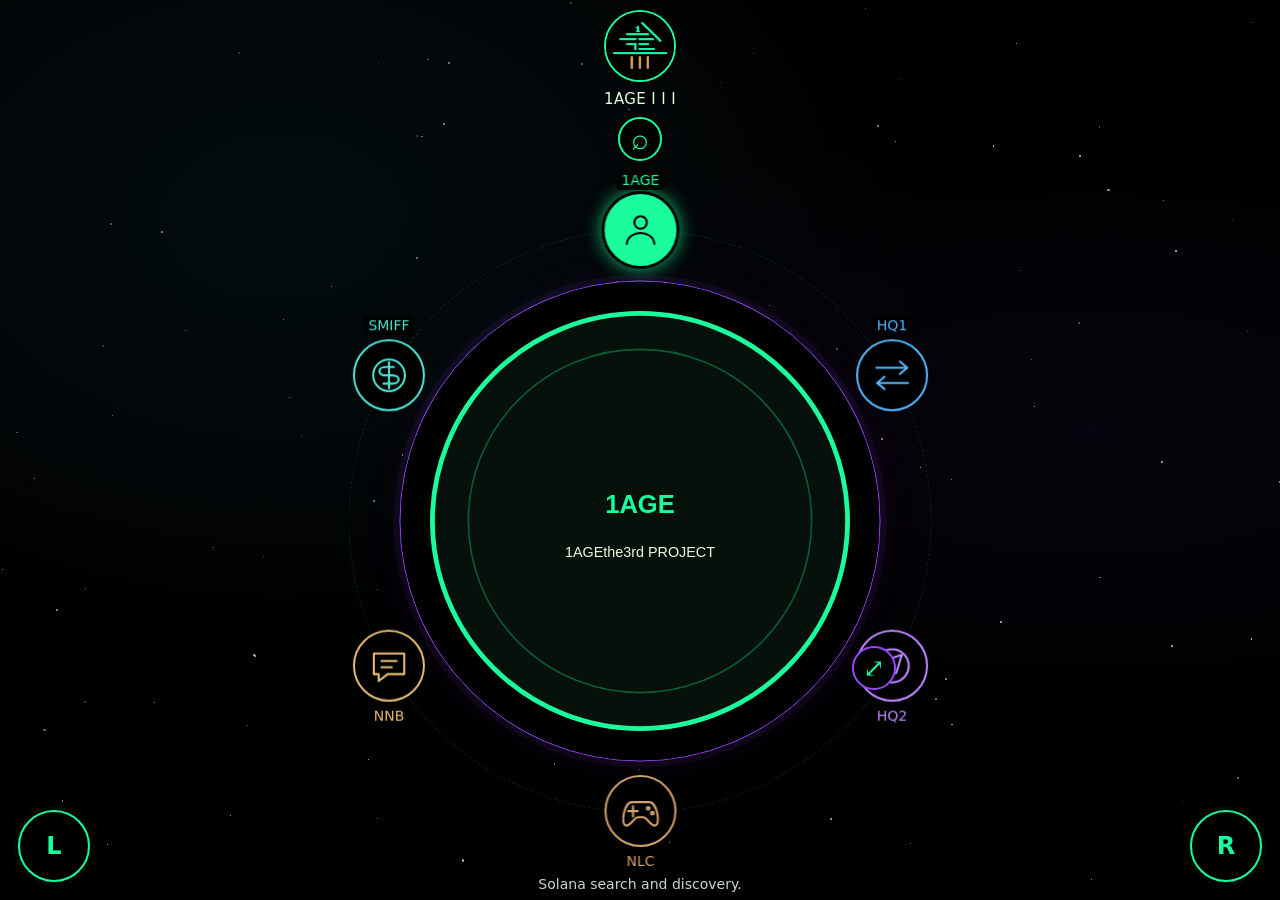
==== commit fc5d1d19: "Rename public studio homepage and browser tab to 1AGE I I I" ====
--- a/index.html
+++ b/index.html
@@ -1,14 +1,14 @@
 <!doctype html>
 <html lang="en"><head><meta charset="utf-8"><meta name="viewport" content="width=device-width,initial-scale=1">
 <!-- 1AGE release: cosmic-console-20261019-r1 -->
-<title>1AGEthe3rd</title><meta name="description" content="1AGEthe3rd creates virtual worlds, games and interactive experiences."><meta name="theme-color" content="#000000">
-<link rel="canonical" href="https://1agethe3rd.com/"><meta property="og:type" content="website"><meta property="og:site_name" content="1AGEthe3rd">
-<meta property="og:title" content="1AGEthe3rd — Virtual World Studio"><meta property="og:description" content="1AGEthe3rd creates virtual worlds, games and interactive experiences."><meta property="og:url" content="https://1agethe3rd.com/">
-<meta property="og:image" content="https://1agethe3rd.com/assets/1agethe3rd-logo.png"><meta property="og:image:alt" content="1AGEthe3rd logo"><meta name="twitter:card" content="summary">
+<title>1AGE I I I</title><meta name="description" content="1AGE I I I creates virtual worlds, games and interactive experiences."><meta name="theme-color" content="#000000">
+<link rel="canonical" href="https://1agethe3rd.com/"><meta property="og:type" content="website"><meta property="og:site_name" content="1AGE I I I">
+<meta property="og:title" content="1AGE I I I — Virtual World Studio"><meta property="og:description" content="1AGE I I I creates virtual worlds, games and interactive experiences."><meta property="og:url" content="https://1agethe3rd.com/">
+<meta property="og:image" content="https://1agethe3rd.com/assets/1agethe3rd-logo.png"><meta property="og:image:alt" content="1AGE I I I logo"><meta name="twitter:card" content="summary">
 <link rel="stylesheet" href="/style.css?v=console-r1">
-<script type="application/ld+json">{"@context":"https://schema.org","@type":"Organization","name":"1AGEthe3rd","url":"https://1agethe3rd.com/","logo":"https://1agethe3rd.com/assets/1agethe3rd-logo.png"}</script><link rel="stylesheet" href="/orbit-home.css?v=hq-001"><link rel="apple-touch-icon" sizes="180x180" href="/assets/apple-touch-icon-1.png"><link rel="icon" type="image/svg+xml" sizes="any" href="/assets/1agethe3rd-favicon.svg"></head>
+<script type="application/ld+json">{"@context":"https://schema.org","@type":"Organization","name":"1AGE I I I","url":"https://1agethe3rd.com/","logo":"https://1agethe3rd.com/assets/1agethe3rd-logo.png"}</script><link rel="stylesheet" href="/orbit-home.css?v=hq-001"><link rel="apple-touch-icon" sizes="180x180" href="/assets/apple-touch-icon-1.png"><link rel="icon" type="image/svg+xml" sizes="any" href="/assets/1agethe3rd-favicon.svg?v=20261124"><style>.home-screen .brand-name{white-space:nowrap}</style></head>
 <body class="home-screen"><a class="skip" href="#main">Skip to content</a><div class="starfield" aria-hidden="true"></div>
-<header class="site-header"><div class="header-hub"><div class="header-wings" id="header-wings" hidden></div><button class="brand" type="button" aria-label="1AGEthe3rd menu" aria-expanded="false" aria-controls="header-wings"><span class="brand-circle"><img src="/assets/1agethe3rd-logo.png" alt="" width="84" height="84"></span><span class="brand-name">1AGEthe3rd</span></button></div>
+<header class="site-header"><div class="header-hub"><div class="header-wings" id="header-wings" hidden></div><button class="brand" type="button" aria-label="1AGE I I I menu" aria-expanded="false" aria-controls="header-wings"><span class="brand-circle"><img src="/assets/1agethe3rd-logo.png" alt="" width="84" height="84"></span><span class="brand-name">1AGE I I I</span></button></div>
 </header>
 <main id="main"><section class="search-home" aria-labelledby="search-title"><h1 id="search-title" class="sr-only">Search the Solana ecosystem.</h1>
 <button class="search-circle" aria-label="Open search" aria-expanded="false" aria-controls="search-form">⌕</button><form id="search-form" hidden class="search-form" role="search"><label class="sr-only" for="search-input">Search the 1AGE directory</label><span aria-hidden="true">⌕</span><input id="search-input" type="search" name="q" placeholder="Projects, wallets, games, tools…" autocomplete="off"><button type="submit">Search <span aria-hidden="true">↗</span></button></form>
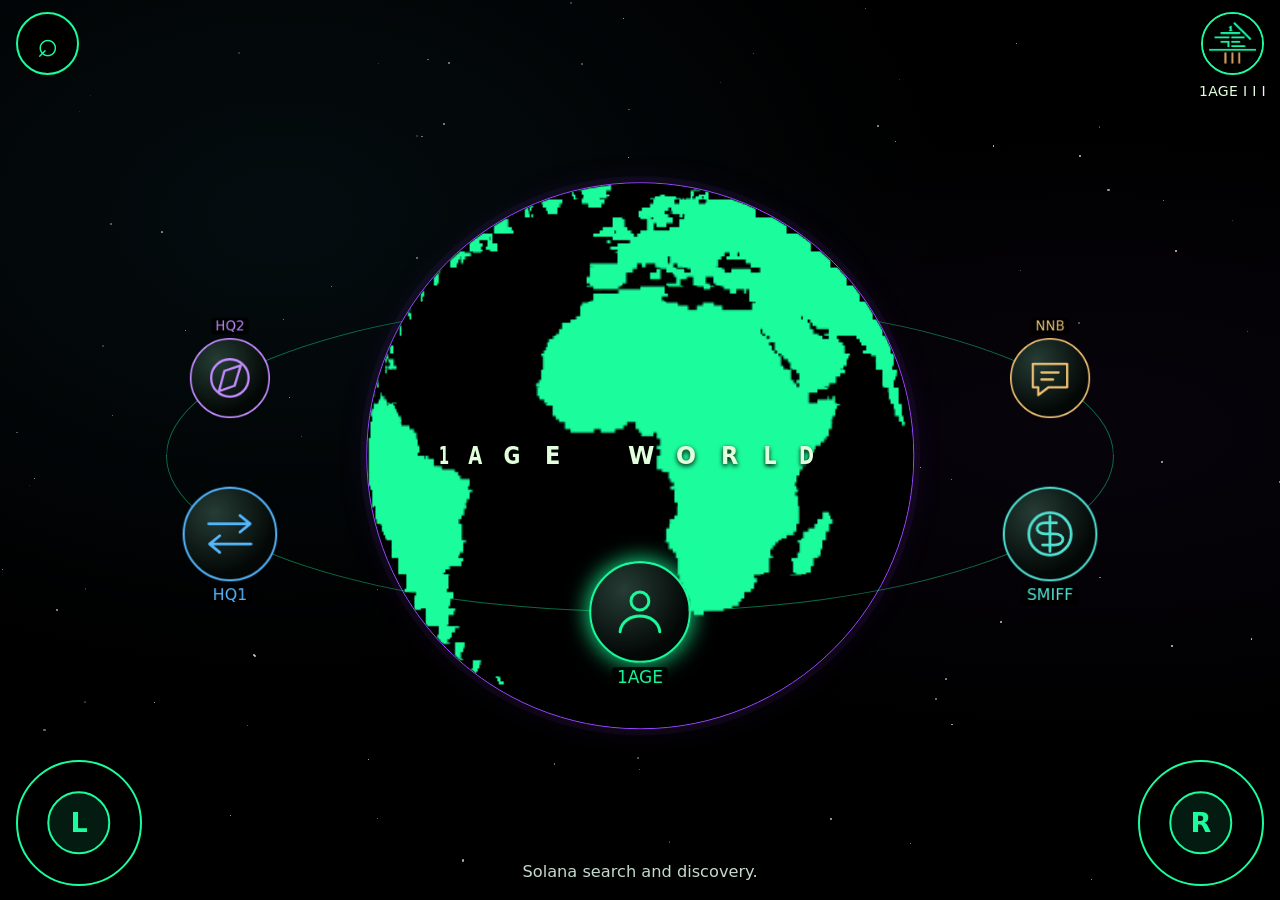
==== commit a03ecfb9: "Match studio homepage desktop console and spatial orbit across devices" ====
--- a/index.html
+++ b/index.html
@@ -1,12 +1,13 @@
 <!doctype html>
-<html lang="en"><head><meta charset="utf-8"><meta name="viewport" content="width=device-width,initial-scale=1">
+<html lang="en" data-home-site="studio"><head><meta charset="utf-8"><meta name="viewport" content="width=device-width,initial-scale=1">
+<script src="/responsive-home.js?v=console-001"></script>
 <!-- 1AGE release: cosmic-console-20261019-r1 -->
 <title>1AGE I I I</title><meta name="description" content="1AGE I I I creates virtual worlds, games and interactive experiences."><meta name="theme-color" content="#000000">
 <link rel="canonical" href="https://1agethe3rd.com/"><meta property="og:type" content="website"><meta property="og:site_name" content="1AGE I I I">
 <meta property="og:title" content="1AGE I I I — Virtual World Studio"><meta property="og:description" content="1AGE I I I creates virtual worlds, games and interactive experiences."><meta property="og:url" content="https://1agethe3rd.com/">
 <meta property="og:image" content="https://1agethe3rd.com/assets/1agethe3rd-logo.png"><meta property="og:image:alt" content="1AGE I I I logo"><meta name="twitter:card" content="summary">
 <link rel="stylesheet" href="/style.css?v=console-r1">
-<script type="application/ld+json">{"@context":"https://schema.org","@type":"Organization","name":"1AGE I I I","url":"https://1agethe3rd.com/","logo":"https://1agethe3rd.com/assets/1agethe3rd-logo.png"}</script><link rel="stylesheet" href="/orbit-home.css?v=hq-001"><link rel="apple-touch-icon" sizes="180x180" href="/assets/apple-touch-icon-1.png"><link rel="icon" type="image/svg+xml" sizes="any" href="/assets/1agethe3rd-favicon.svg?v=20261124"><style>.home-screen .brand-name{white-space:nowrap}</style></head>
+<script type="application/ld+json">{"@context":"https://schema.org","@type":"Organization","name":"1AGE I I I","url":"https://1agethe3rd.com/","logo":"https://1agethe3rd.com/assets/1agethe3rd-logo.png"}</script><link rel="stylesheet" href="/orbit-home.css?v=hq-001"><link rel="apple-touch-icon" sizes="180x180" href="/assets/apple-touch-icon-1.png"><link rel="icon" type="image/svg+xml" sizes="any" href="/assets/1agethe3rd-favicon.svg?v=20261124"><style>.home-screen .brand-name{white-space:nowrap}</style><link rel="stylesheet" href="/responsive-home.css?v=console-001"></head>
 <body class="home-screen"><a class="skip" href="#main">Skip to content</a><div class="starfield" aria-hidden="true"></div>
 <header class="site-header"><div class="header-hub"><div class="header-wings" id="header-wings" hidden></div><button class="brand" type="button" aria-label="1AGE I I I menu" aria-expanded="false" aria-controls="header-wings"><span class="brand-circle"><img src="/assets/1agethe3rd-logo.png" alt="" width="84" height="84"></span><span class="brand-name">1AGE I I I</span></button></div>
 </header>
@@ -20,5 +21,5 @@
 </section>
 </main>
 
-<script src="/world.js?v=quiet-001" defer></script><script src="/home-controls.js?v=quiet-001" defer></script><script src="/console-controls.js?v=quiet-001" defer></script><script src="/search.js?v=one-screen-20261017" defer></script><script src="/gamepad-controls.js" defer></script>
+<script src="/world.js?v=console-001" defer></script><script src="/home-controls.js?v=console-001" defer></script><script src="/console-controls.js?v=console-001" defer></script><script src="/search.js?v=one-screen-20261017" defer></script><script src="/gamepad-controls.js" defer></script>
 </body></html>
--- a/responsive-home.css
+++ b/responsive-home.css
@@ -0,0 +1,51 @@
+/* Shared homepage console: preserve existing controls, assets and orbit interaction. */
+html[data-home-site][data-touch-layout] { --home-corner:clamp(48px,7vmin,76px); --home-stick:clamp(74px,14vmin,144px); }
+html[data-home-site][data-touch-layout="portrait"] { --home-corner:48px; }
+html[data-home-site][data-touch-layout] body.home-screen:not(.results-open):not(.information-open) {height:100dvh!important;min-height:0!important;width:100%!important;max-width:none!important;margin:0!important;overflow:hidden!important;}
+html[data-home-site][data-touch-layout] .home-screen:not(.results-open):not(.information-open) #main {position:relative!important;display:block!important;width:100%!important;max-width:none!important;height:100dvh!important;min-height:0!important;max-height:none!important;margin:0!important;padding:0!important;}
+html[data-home-site][data-touch-layout] .home-screen:not(.results-open):not(.information-open) .universe {position:absolute!important;inset:calc(var(--home-corner) + 18px) 0 calc(max(52px,var(--home-stick)*.55))!important;display:flex!important;align-items:stretch!important;justify-content:center!important;width:auto!important;max-width:none!important;height:auto!important;min-height:0!important;margin:0!important;padding:0!important;}
+html[data-home-site][data-touch-layout="portrait"] .home-screen:not(.results-open):not(.information-open) .universe {inset:100px 0 64px!important;}
+html[data-home-site][data-touch-layout] .home-screen:not(.results-open):not(.information-open) .world-scene {position:relative!important;flex:1!important;width:100%!important;max-width:none!important;height:100%!important;min-height:0!important;margin:0!important;isolation:isolate!important;overflow:visible!important;}
+html[data-home-site][data-touch-layout] .home-screen .world-globe {width:var(--earth)!important;height:var(--earth)!important;z-index:4!important;touch-action:none!important;}
+html[data-home-site][data-touch-layout] .home-screen .project-orbit {width:var(--orbit-diameter)!important;height:var(--orbit-height)!important;aspect-ratio:auto!important;inset:0!important;margin:auto!important;transform:none!important;border-radius:50%!important;pointer-events:none!important;touch-action:none!important;}
+html[data-home-site][data-touch-layout] .home-screen .project-orbit[hidden] {display:none!important;}
+html[data-home-site][data-orbit-depth="spatial"] .home-screen .project-orbit {z-index:auto!important;border:0!important;}
+html[data-home-site][data-orbit-depth="spatial"] .home-screen .project-orbit::before,html[data-home-site][data-orbit-depth="spatial"] .home-screen .project-orbit::after {content:"";position:absolute;inset:0;border:1px solid #1bfd9c69;border-radius:50%;pointer-events:none;}
+html[data-home-site][data-orbit-depth="spatial"] .home-screen .project-orbit::before {clip-path:inset(0 0 50% 0);z-index:1;}
+html[data-home-site][data-orbit-depth="spatial"] .home-screen .project-orbit::after {clip-path:inset(50% 0 0 0);z-index:6;}
+html[data-home-site][data-touch-layout] .home-screen .world-scene .project-orbit .project-planet {--planet-size:var(--ui-planet-size)!important;width:var(--planet-size)!important;height:var(--planet-size)!important;pointer-events:auto!important;touch-action:none!important;visibility:visible!important;transform:translate(calc(-50% + var(--x,0px)),calc(-50% + var(--y,0px))) scale(var(--depth-scale,1))!important;}
+html[data-home-site][data-orbit-depth="spatial"] .home-screen .world-scene .project-orbit .project-planet {z-index:var(--orbit-layer,2)!important;background:radial-gradient(circle at 33% 27%,#263d35,#030706 70%);}
+html[data-home-site][data-orbit-depth="spatial"] .home-screen .world-scene .project-orbit .project-planet.is-selected {box-shadow:0 0 22px var(--accent)!important;border-color:var(--accent)!important;color:var(--accent)!important;}
+html[data-home-site][data-orbit-depth="flat"] .home-screen .project-orbit {z-index:6!important;border:1px solid #1bfd9c40!important;}
+html[data-home-site][data-orbit-depth="flat"] .home-screen .project-orbit::before,html[data-home-site][data-orbit-depth="flat"] .home-screen .project-orbit::after {display:none!important;}
+html[data-home-site][data-touch-layout] .home-screen .world-entry {z-index:10!important;}
+html[data-home-site][data-touch-layout] .home-screen .project-planet>span {font-size:clamp(11px,1.8vmin,16px)!important;line-height:1.25!important;}
+html[data-home-site][data-touch-layout] .home-screen .world-controls>button[data-rotate],html[data-home-site][data-touch-layout] .home-screen .console-controls :is(.game-buttons,.altitude-buttons,.console-menu) {display:none!important;}
+html[data-home-site][data-touch-layout="portrait"] .home-screen .console-controls {display:none!important;}
+html[data-home-site][data-touch-layout]:not([data-touch-layout="portrait"]) .home-screen.console-mode .console-controls {display:block!important;}
+html[data-home-site][data-touch-layout] .home-screen .console-controls .stick {width:var(--home-stick)!important;height:var(--home-stick)!important;bottom:max(14px,env(safe-area-inset-bottom))!important;}
+html[data-home-site][data-touch-layout] .home-screen .stick span {width:52%!important;height:52%!important;font-size:clamp(18px,3vmin,28px)!important;}
+html[data-home-site][data-touch-layout] .home-screen .site-header,html[data-home-site][data-touch-layout] .home-screen .site-header:has(.brand[aria-expanded="true"]) {position:fixed!important;top:max(12px,env(safe-area-inset-top))!important;right:max(16px,env(safe-area-inset-right))!important;left:auto!important;width:var(--home-corner)!important;max-width:none!important;padding:0!important;transform:none!important;background:transparent!important;z-index:95!important;}
+html[data-home-site][data-touch-layout] .home-screen .header-hub {width:100%!important;min-height:0!important;}
+html[data-home-site][data-touch-layout] .home-screen .brand-circle {width:var(--home-corner)!important;height:var(--home-corner)!important;}
+html[data-home-site][data-touch-layout] .home-screen .brand-name {display:block!important;white-space:nowrap;font-size:clamp(10px,1.8vmin,14px)!important;line-height:1.3!important;}
+html[data-home-site][data-touch-layout] .home-screen .search-home,html[data-home-site][data-touch-layout] .home-screen.search-open .search-home {position:fixed!important;top:max(12px,env(safe-area-inset-top))!important;left:max(16px,env(safe-area-inset-left))!important;right:auto!important;width:auto!important;max-width:none!important;padding:0!important;transform:none!important;z-index:90!important;}
+html[data-home-site][data-touch-layout] .home-screen .search-expander {margin:0!important;justify-content:flex-start!important;}
+html[data-home-site][data-touch-layout] .home-screen .search-circle {width:var(--home-corner)!important;height:var(--home-corner)!important;min-width:var(--home-corner)!important;font-size:clamp(25px,4vmin,42px)!important;}
+html[data-home-site][data-touch-layout] .home-screen.search-open .search-form:not([hidden]) {width:min(540px,calc(100vw - var(--home-corner)*2 - 54px))!important;min-width:0!important;max-width:none!important;}
+html[data-home-site][data-touch-layout] .home-screen .quick-links {display:none!important;}
+html[data-home-site][data-touch-layout] .home-screen .site-header .header-hub .header-wings.header-slider:not([hidden]) {inset:0 0 auto auto!important;width:min(540px,calc(100vw - 92px))!important;transform:none!important;}
+html[data-home-site][data-touch-layout] .home-screen .header-slider-track {justify-content:flex-end!important;padding:0!important;}
+html[data-home-site][data-touch-layout] .home-screen:not(.search-open):not(.results-open):not(.information-open).ticker-positioned .living-ticker {display:block!important;position:fixed!important;top:auto!important;bottom:max(14px,env(safe-area-inset-bottom))!important;left:calc(var(--home-stick) + 32px)!important;right:calc(var(--home-stick) + 32px)!important;width:auto!important;max-width:800px!important;margin:0 auto!important;z-index:30!important;}
+html[data-home-site][data-touch-layout="portrait"] .home-screen:not(.search-open):not(.results-open):not(.information-open).ticker-positioned .living-ticker {left:12px!important;right:12px!important;}
+html[data-home-site][data-touch-layout] .home-screen .world-controls {position:fixed!important;bottom:16px!important;left:calc(var(--home-stick) + 30px)!important;right:calc(var(--home-stick) + 30px)!important;margin:0!important;padding:0!important;z-index:20!important;}
+html[data-home-site][data-touch-layout="portrait"] .home-screen .world-controls {left:12px!important;right:12px!important;}
+
+/* Studio has a spatial dial in portrait as well; keep its preview expansion. */
+html[data-home-site="studio"][data-touch-layout] .home-screen .world-controls {display:flex!important;min-height:0!important;}
+html[data-home-site="studio"][data-touch-layout] .home-screen .world-controls>span {font-size:clamp(12px,1.8vmin,17px)!important;line-height:1.4!important;}
+html[data-home-site="studio"][data-touch-layout] .home-screen .header-wings:not([hidden]) {display:flex!important;position:absolute!important;top:0!important;right:calc(var(--home-corner) + 12px)!important;left:auto!important;width:max-content!important;height:auto!important;min-height:0!important;max-width:calc(100vw - var(--home-corner) - 45px)!important;transform:none!important;gap:8px!important;padding:0!important;background:transparent!important;overflow:visible!important;}
+html[data-home-site="studio"][data-touch-layout] .home-screen .header-wings .header-planet {position:relative!important;inset:auto!important;transform:none!important;width:var(--home-corner)!important;flex:none!important;pointer-events:auto!important;}
+html[data-home-site="studio"][data-touch-layout] .home-screen .header-planet-circle {width:var(--home-corner)!important;height:var(--home-corner)!important;}
+html[data-home-site="studio"][data-touch-layout] .home-screen .results-section:not([hidden]) {position:fixed!important;inset:calc(var(--home-corner) + 24px) 12px 16px!important;width:auto!important;max-width:1000px!important;margin:0 auto!important;max-height:none!important;overflow:auto!important;background:#000!important;z-index:91!important;}
+html[data-home-site="studio"][data-touch-layout] .home-screen:has(.results-section:not([hidden])) :is(.universe,.console-controls) {visibility:hidden!important;pointer-events:none!important;}
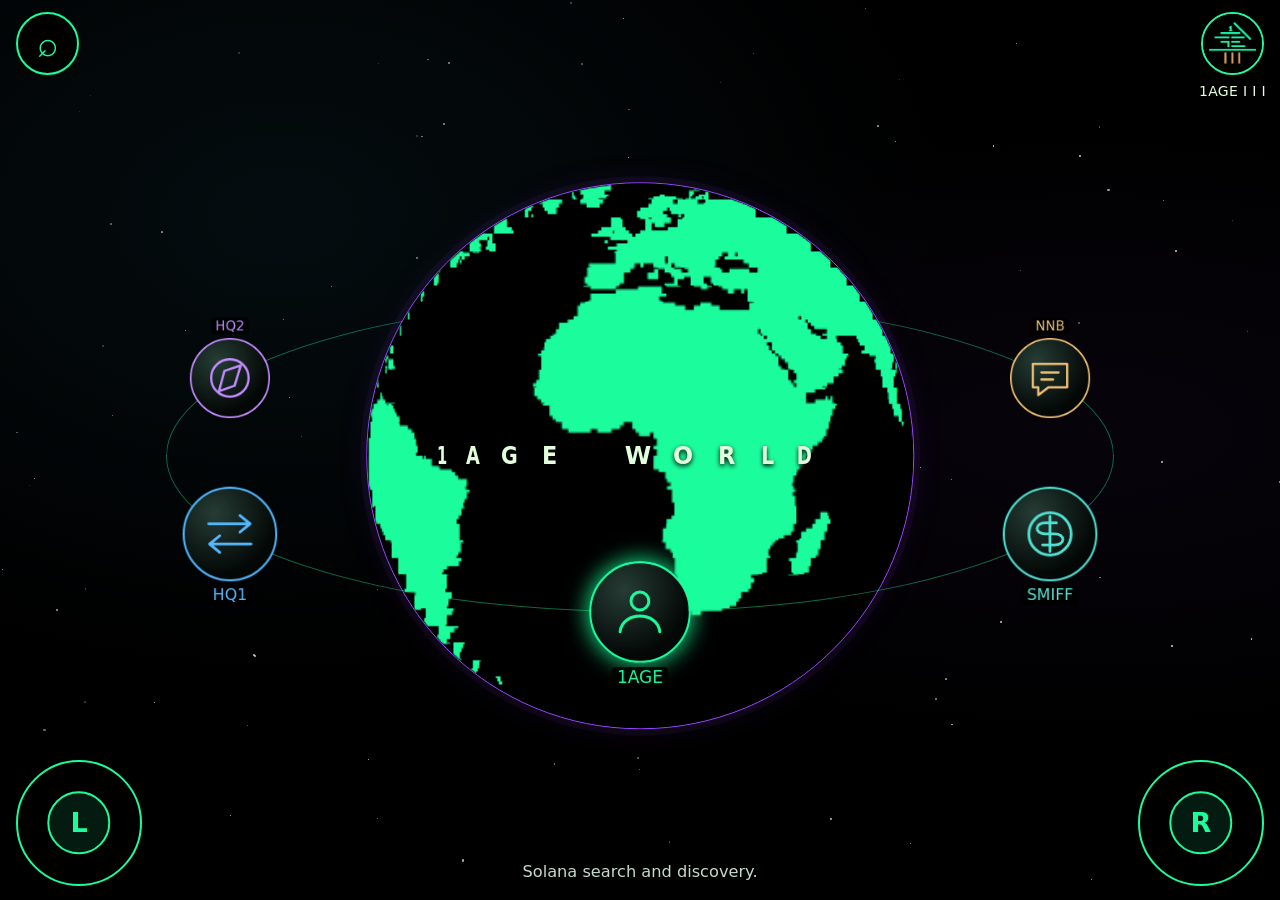
==== commit 4ac54f9c: "Keep corner menu and foreground planet accessible; add responsive layout regression tests" ====
--- a/index.html
+++ b/index.html
@@ -1,13 +1,13 @@
 <!doctype html>
 <html lang="en" data-home-site="studio"><head><meta charset="utf-8"><meta name="viewport" content="width=device-width,initial-scale=1">
-<script src="/responsive-home.js?v=console-001"></script>
+<script src="/responsive-home.js?v=console-002"></script>
 <!-- 1AGE release: cosmic-console-20261019-r1 -->
 <title>1AGE I I I</title><meta name="description" content="1AGE I I I creates virtual worlds, games and interactive experiences."><meta name="theme-color" content="#000000">
 <link rel="canonical" href="https://1agethe3rd.com/"><meta property="og:type" content="website"><meta property="og:site_name" content="1AGE I I I">
 <meta property="og:title" content="1AGE I I I — Virtual World Studio"><meta property="og:description" content="1AGE I I I creates virtual worlds, games and interactive experiences."><meta property="og:url" content="https://1agethe3rd.com/">
 <meta property="og:image" content="https://1agethe3rd.com/assets/1agethe3rd-logo.png"><meta property="og:image:alt" content="1AGE I I I logo"><meta name="twitter:card" content="summary">
 <link rel="stylesheet" href="/style.css?v=console-r1">
-<script type="application/ld+json">{"@context":"https://schema.org","@type":"Organization","name":"1AGE I I I","url":"https://1agethe3rd.com/","logo":"https://1agethe3rd.com/assets/1agethe3rd-logo.png"}</script><link rel="stylesheet" href="/orbit-home.css?v=hq-001"><link rel="apple-touch-icon" sizes="180x180" href="/assets/apple-touch-icon-1.png"><link rel="icon" type="image/svg+xml" sizes="any" href="/assets/1agethe3rd-favicon.svg?v=20261124"><style>.home-screen .brand-name{white-space:nowrap}</style><link rel="stylesheet" href="/responsive-home.css?v=console-001"></head>
+<script type="application/ld+json">{"@context":"https://schema.org","@type":"Organization","name":"1AGE I I I","url":"https://1agethe3rd.com/","logo":"https://1agethe3rd.com/assets/1agethe3rd-logo.png"}</script><link rel="stylesheet" href="/orbit-home.css?v=hq-001"><link rel="apple-touch-icon" sizes="180x180" href="/assets/apple-touch-icon-1.png"><link rel="icon" type="image/svg+xml" sizes="any" href="/assets/1agethe3rd-favicon.svg?v=20261124"><style>.home-screen .brand-name{white-space:nowrap}</style><link rel="stylesheet" href="/responsive-home.css?v=console-002"></head>
 <body class="home-screen"><a class="skip" href="#main">Skip to content</a><div class="starfield" aria-hidden="true"></div>
 <header class="site-header"><div class="header-hub"><div class="header-wings" id="header-wings" hidden></div><button class="brand" type="button" aria-label="1AGE I I I menu" aria-expanded="false" aria-controls="header-wings"><span class="brand-circle"><img src="/assets/1agethe3rd-logo.png" alt="" width="84" height="84"></span><span class="brand-name">1AGE I I I</span></button></div>
 </header>
@@ -21,5 +21,5 @@
 </section>
 </main>
 
-<script src="/world.js?v=console-001" defer></script><script src="/home-controls.js?v=console-001" defer></script><script src="/console-controls.js?v=console-001" defer></script><script src="/search.js?v=one-screen-20261017" defer></script><script src="/gamepad-controls.js" defer></script>
+<script src="/world.js?v=console-002" defer></script><script src="/home-controls.js?v=console-002" defer></script><script src="/console-controls.js?v=console-002" defer></script><script src="/search.js?v=one-screen-20261017" defer></script><script src="/gamepad-controls.js" defer></script>
 </body></html>
--- a/responsive-home.css
+++ b/responsive-home.css
@@ -49,3 +49,7 @@
 html[data-home-site="studio"][data-touch-layout] .home-screen .header-planet-circle {width:var(--home-corner)!important;height:var(--home-corner)!important;}
 html[data-home-site="studio"][data-touch-layout] .home-screen .results-section:not([hidden]) {position:fixed!important;inset:calc(var(--home-corner) + 24px) 12px 16px!important;width:auto!important;max-width:1000px!important;margin:0 auto!important;max-height:none!important;overflow:auto!important;background:#000!important;z-index:91!important;}
 html[data-home-site="studio"][data-touch-layout] .home-screen:has(.results-section:not([hidden])) :is(.universe,.console-controls) {visibility:hidden!important;pointer-events:none!important;}
+
+/* Keep Enter above the front planet; both remain independently selectable. */
+html[data-home-site][data-orbit-depth="spatial"] .home-screen .world-entry {top:calc(50% - var(--earth)*.25)!important;}
+html[data-home-site][data-touch-layout] .home-screen .world-scene .project-orbit .project-planet[data-concealed="true"] {visibility:visible!important;}
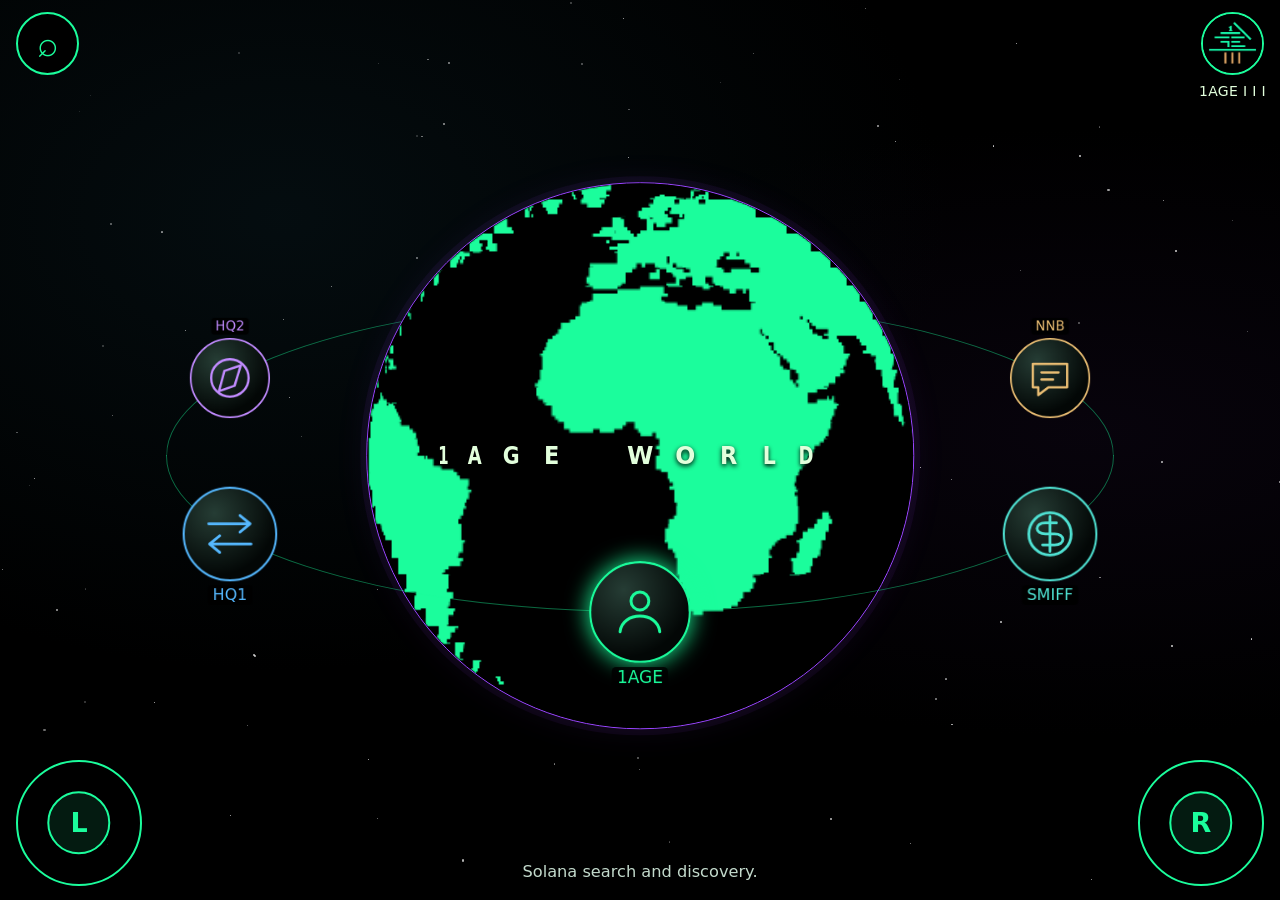
==== commit 6920b688: "Isolate responsive console scripts to studio homepage" ====
--- a/index.html
+++ b/index.html
@@ -21,5 +21,5 @@
 </section>
 </main>
 
-<script src="/world.js?v=console-002" defer></script><script src="/home-controls.js?v=console-002" defer></script><script src="/console-controls.js?v=console-002" defer></script><script src="/search.js?v=one-screen-20261017" defer></script><script src="/gamepad-controls.js" defer></script>
+<script src="/homepage-world.js?v=console-003" defer></script><script src="/homepage-home-controls.js?v=console-003" defer></script><script src="/homepage-console-controls.js?v=console-003" defer></script><script src="/search.js?v=one-screen-20261017" defer></script><script src="/gamepad-controls.js" defer></script>
 </body></html>
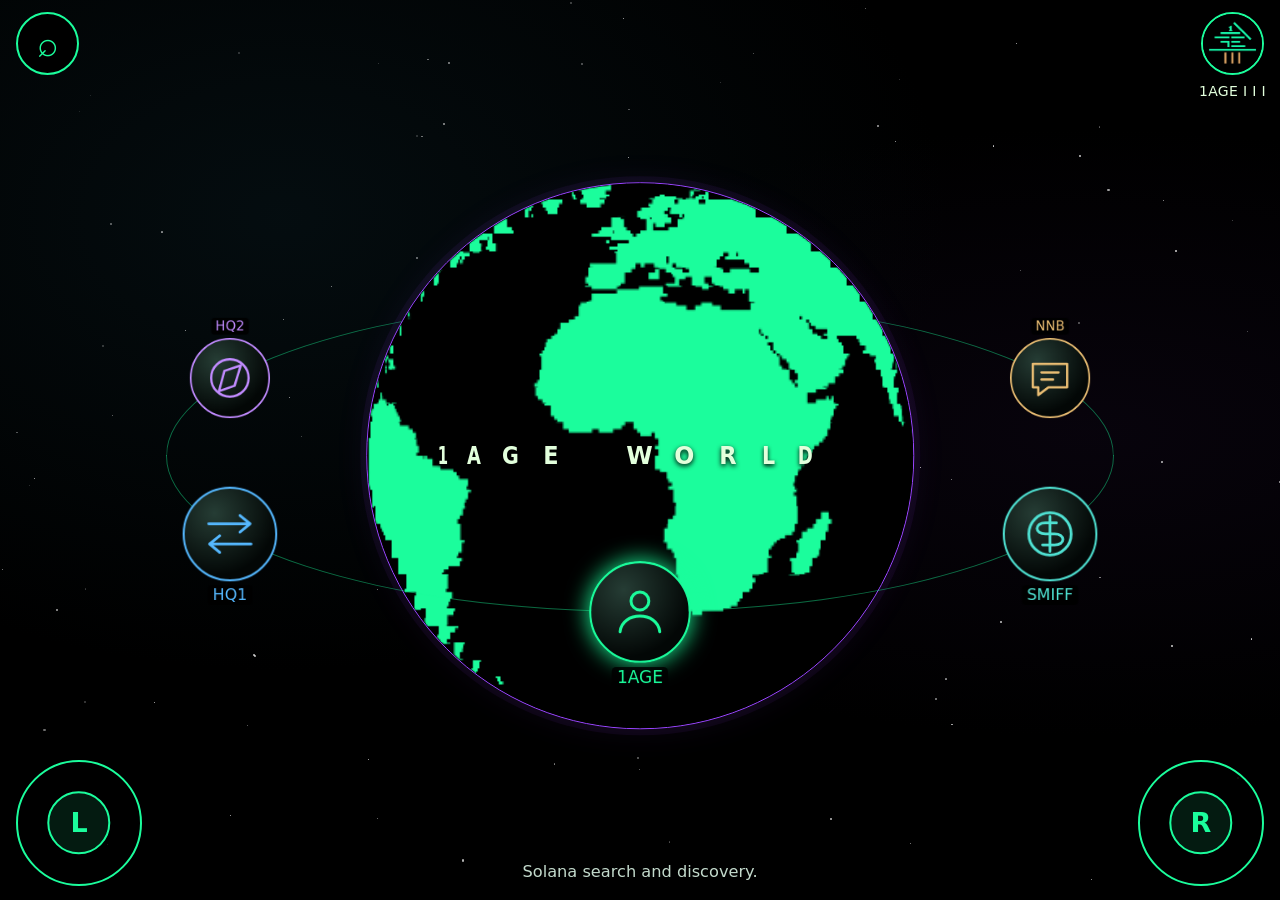
==== commit 7a10fff4: "Match portrait centered header and same-plane studio menu slider" ====
--- a/index.html
+++ b/index.html
@@ -7,12 +7,12 @@
 <meta property="og:title" content="1AGE I I I — Virtual World Studio"><meta property="og:description" content="1AGE I I I creates virtual worlds, games and interactive experiences."><meta property="og:url" content="https://1agethe3rd.com/">
 <meta property="og:image" content="https://1agethe3rd.com/assets/1agethe3rd-logo.png"><meta property="og:image:alt" content="1AGE I I I logo"><meta name="twitter:card" content="summary">
 <link rel="stylesheet" href="/style.css?v=console-r1">
-<script type="application/ld+json">{"@context":"https://schema.org","@type":"Organization","name":"1AGE I I I","url":"https://1agethe3rd.com/","logo":"https://1agethe3rd.com/assets/1agethe3rd-logo.png"}</script><link rel="stylesheet" href="/orbit-home.css?v=hq-001"><link rel="apple-touch-icon" sizes="180x180" href="/assets/apple-touch-icon-1.png"><link rel="icon" type="image/svg+xml" sizes="any" href="/assets/1agethe3rd-favicon.svg?v=20261124"><style>.home-screen .brand-name{white-space:nowrap}</style><link rel="stylesheet" href="/responsive-home.css?v=console-002"></head>
+<script type="application/ld+json">{"@context":"https://schema.org","@type":"Organization","name":"1AGE I I I","url":"https://1agethe3rd.com/","logo":"https://1agethe3rd.com/assets/1agethe3rd-logo.png"}</script><link rel="stylesheet" href="/orbit-home.css?v=hq-001"><link rel="apple-touch-icon" sizes="180x180" href="/assets/apple-touch-icon-1.png"><link rel="icon" type="image/svg+xml" sizes="any" href="/assets/1agethe3rd-favicon.svg?v=20261124"><style>.home-screen .brand-name{white-space:nowrap}</style><link rel="stylesheet" href="/responsive-home.css?v=console-004"></head>
 <body class="home-screen"><a class="skip" href="#main">Skip to content</a><div class="starfield" aria-hidden="true"></div>
 <header class="site-header"><div class="header-hub"><div class="header-wings" id="header-wings" hidden></div><button class="brand" type="button" aria-label="1AGE I I I menu" aria-expanded="false" aria-controls="header-wings"><span class="brand-circle"><img src="/assets/1agethe3rd-logo.png" alt="" width="84" height="84"></span><span class="brand-name">1AGE I I I</span></button></div>
 </header>
 <main id="main"><section class="search-home" aria-labelledby="search-title"><h1 id="search-title" class="sr-only">Search the Solana ecosystem.</h1>
-<button class="search-circle" aria-label="Open search" aria-expanded="false" aria-controls="search-form">⌕</button><form id="search-form" hidden class="search-form" role="search"><label class="sr-only" for="search-input">Search the 1AGE directory</label><span aria-hidden="true">⌕</span><input id="search-input" type="search" name="q" placeholder="Projects, wallets, games, tools…" autocomplete="off"><button type="submit">Search <span aria-hidden="true">↗</span></button></form>
+<div class="search-expander"><button class="search-circle" aria-label="Open search" aria-expanded="false" aria-controls="search-form">⌕</button><form id="search-form" hidden class="search-form" role="search"><label class="sr-only" for="search-input">Search the 1AGE directory</label><span aria-hidden="true">⌕</span><input id="search-input" type="search" name="q" placeholder="Projects, wallets, games, tools…" autocomplete="off"><button type="submit">Search <span aria-hidden="true">↗</span></button></form></div>
 <div class="quick-links" aria-label="Popular searches"><button class="quick-search" data-query="wallet">Wallets</button><button class="quick-search" data-query="defi">DeFi</button><button class="quick-search" data-query="games">Games</button><button class="quick-search" data-query="developer">Builder tools</button></div>
 </section><section id="results-section" class="results-section" role="region" aria-labelledby="results-label" hidden><div class="results-header"><h2 id="results-label" aria-live="polite">Search the directory.</h2><button type="button" data-close-results aria-label="Close search results">×</button><span class="index-note">Early index · Not a complete ecosystem listing</span></div><div id="results" class="results"></div><noscript><p><a href="/directory/">Browse the directory</a></p></noscript></section>
 <section class="universe" aria-label="Interactive 1AGE World project navigation">
@@ -21,5 +21,5 @@
 </section>
 </main>
 
-<script src="/homepage-world.js?v=console-003" defer></script><script src="/homepage-home-controls.js?v=console-003" defer></script><script src="/homepage-console-controls.js?v=console-003" defer></script><script src="/search.js?v=one-screen-20261017" defer></script><script src="/gamepad-controls.js" defer></script>
+<script src="/homepage-world.js?v=console-003" defer></script><script src="/homepage-home-controls.js?v=console-004" defer></script><script src="/homepage-console-controls.js?v=console-003" defer></script><script src="/search.js?v=one-screen-20261017" defer></script><script src="/gamepad-controls.js" defer></script>
 </body></html>
--- a/responsive-home.css
+++ b/responsive-home.css
@@ -53,3 +53,24 @@
 /* Keep Enter above the front planet; both remain independently selectable. */
 html[data-home-site][data-orbit-depth="spatial"] .home-screen .world-entry {top:calc(50% - var(--earth)*.25)!important;}
 html[data-home-site][data-touch-layout] .home-screen .world-scene .project-orbit .project-planet[data-concealed="true"] {visibility:visible!important;}
+/* Header plane: one horizontal track, no vertical reflow during sliding. */
+html[data-home-site][data-touch-layout] .home-screen .site-header:has(.brand[aria-expanded="true"]) {left:calc(var(--home-corner) + 36px)!important;right:16px!important;width:auto!important;}
+html[data-home-site][data-touch-layout] .home-screen .site-header .header-hub:has(.header-slider:not([hidden])) {min-height:calc(var(--home-corner) + 24px)!important;}
+html[data-home-site][data-touch-layout] .home-screen .site-header .header-hub .header-wings.header-slider:not([hidden]) {position:relative!important;inset:auto!important;width:100%!important;max-width:none!important;transform:none!important;pointer-events:auto!important;}
+html[data-home-site][data-touch-layout] .home-screen .header-hub .header-slider-track {position:relative!important;display:flex!important;flex-flow:row nowrap!important;align-items:flex-start!important;justify-content:flex-start!important;gap:12px!important;padding:0 2px 6px!important;overflow-x:auto!important;overflow-y:hidden!important;touch-action:pan-x!important;scroll-snap-type:none!important;scrollbar-width:none!important;}
+html[data-home-site][data-touch-layout] .home-screen .header-hub .header-slider-track::-webkit-scrollbar{display:none;}
+html[data-home-site][data-touch-layout] .home-screen .header-hub .header-slider-track :is(.brand,.header-planet) {position:relative!important;inset:auto!important;transform:none!important;flex:0 0 var(--home-corner)!important;width:var(--home-corner)!important;min-width:var(--home-corner)!important;margin:0!important;display:flex!important;flex-direction:column!important;align-items:center!important;gap:4px!important;}
+html[data-home-site][data-touch-layout] .home-screen .header-hub .header-slider-track .header-planet-circle {width:var(--home-corner)!important;height:var(--home-corner)!important;flex:none!important;}
+html[data-home-site][data-touch-layout] .home-screen .header-hub .header-slider-track .header-planet>span:last-child {font-size:11px!important;line-height:1.3!important;white-space:nowrap;}
+html[data-home-site][data-touch-layout="portrait"] .home-screen .site-header {left:50%!important;right:auto!important;transform:translateX(-50%)!important;}
+html[data-home-site][data-touch-layout="portrait"] .home-screen .site-header:has(.brand[aria-expanded="true"]) {left:12px!important;right:12px!important;width:auto!important;transform:none!important;}
+html[data-home-site][data-touch-layout="portrait"] .home-screen .header-hub .header-slider-track {padding-inline:calc(50% - var(--home-corner)/2)!important;}
+html[data-home-site][data-touch-layout="portrait"] .home-screen .search-home,
+html[data-home-site][data-touch-layout="portrait"] .home-screen.search-open .search-home {top:calc(max(12px,env(safe-area-inset-top)) + var(--home-corner) + 26px)!important;left:50%!important;right:auto!important;transform:translateX(-50%)!important;}
+html[data-home-site][data-touch-layout="portrait"] .home-screen .search-expander {display:flex!important;flex-flow:row nowrap!important;align-items:center!important;gap:8px!important;}
+html[data-home-site][data-touch-layout="portrait"] .home-screen.search-open .search-form:not([hidden]) {position:static!important;flex:0 1 auto!important;margin:0!important;width:min(540px,calc(100vw - var(--home-corner) - 42px))!important;}
+html[data-home-site][data-touch-layout="portrait"] .home-screen:not(.results-open):not(.information-open) .universe {top:calc(max(12px,env(safe-area-inset-top)) + var(--home-corner)*2 + 42px)!important;}
+
+html[data-home-site="studio"][data-touch-layout] .home-screen .header-hub .header-slider-track .header-planet {position:relative!important;inset:auto!important;transform:none!important;}
+html[data-home-site="studio"][data-touch-layout] .home-screen .search-home:has(.search-expander) .search-expander {display:flex!important;flex-flow:row nowrap!important;align-items:center!important;gap:8px!important;}
+html[data-home-site="studio"][data-touch-layout] .home-screen.search-open .search-form:not([hidden]) {position:static!important;margin:0!important;}
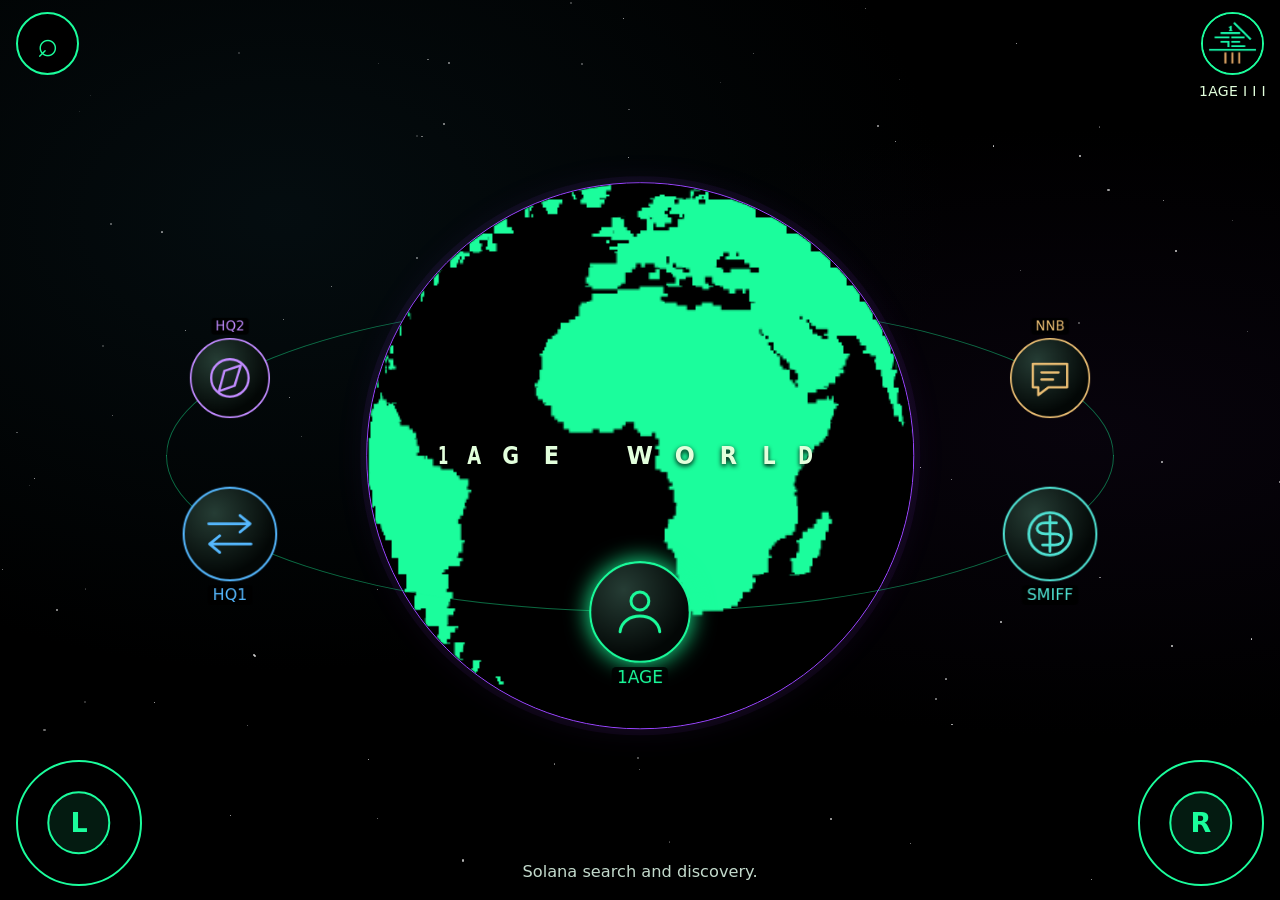
==== commit c6cb3a08: "Keep search and header controls aligned during horizontal expansion" ====
--- a/index.html
+++ b/index.html
@@ -7,7 +7,7 @@
 <meta property="og:title" content="1AGE I I I — Virtual World Studio"><meta property="og:description" content="1AGE I I I creates virtual worlds, games and interactive experiences."><meta property="og:url" content="https://1agethe3rd.com/">
 <meta property="og:image" content="https://1agethe3rd.com/assets/1agethe3rd-logo.png"><meta property="og:image:alt" content="1AGE I I I logo"><meta name="twitter:card" content="summary">
 <link rel="stylesheet" href="/style.css?v=console-r1">
-<script type="application/ld+json">{"@context":"https://schema.org","@type":"Organization","name":"1AGE I I I","url":"https://1agethe3rd.com/","logo":"https://1agethe3rd.com/assets/1agethe3rd-logo.png"}</script><link rel="stylesheet" href="/orbit-home.css?v=hq-001"><link rel="apple-touch-icon" sizes="180x180" href="/assets/apple-touch-icon-1.png"><link rel="icon" type="image/svg+xml" sizes="any" href="/assets/1agethe3rd-favicon.svg?v=20261124"><style>.home-screen .brand-name{white-space:nowrap}</style><link rel="stylesheet" href="/responsive-home.css?v=console-004"></head>
+<script type="application/ld+json">{"@context":"https://schema.org","@type":"Organization","name":"1AGE I I I","url":"https://1agethe3rd.com/","logo":"https://1agethe3rd.com/assets/1agethe3rd-logo.png"}</script><link rel="stylesheet" href="/orbit-home.css?v=hq-001"><link rel="apple-touch-icon" sizes="180x180" href="/assets/apple-touch-icon-1.png"><link rel="icon" type="image/svg+xml" sizes="any" href="/assets/1agethe3rd-favicon.svg?v=20261124"><style>.home-screen .brand-name{white-space:nowrap}</style><link rel="stylesheet" href="/responsive-home.css?v=console-005"></head>
 <body class="home-screen"><a class="skip" href="#main">Skip to content</a><div class="starfield" aria-hidden="true"></div>
 <header class="site-header"><div class="header-hub"><div class="header-wings" id="header-wings" hidden></div><button class="brand" type="button" aria-label="1AGE I I I menu" aria-expanded="false" aria-controls="header-wings"><span class="brand-circle"><img src="/assets/1agethe3rd-logo.png" alt="" width="84" height="84"></span><span class="brand-name">1AGE I I I</span></button></div>
 </header>
--- a/responsive-home.css
+++ b/responsive-home.css
@@ -74,3 +74,12 @@
 html[data-home-site="studio"][data-touch-layout] .home-screen .header-hub .header-slider-track .header-planet {position:relative!important;inset:auto!important;transform:none!important;}
 html[data-home-site="studio"][data-touch-layout] .home-screen .search-home:has(.search-expander) .search-expander {display:flex!important;flex-flow:row nowrap!important;align-items:center!important;gap:8px!important;}
 html[data-home-site="studio"][data-touch-layout] .home-screen.search-open .search-form:not([hidden]) {position:static!important;margin:0!important;}
+
+/* Keep search icon and input in one horizontal plane at every width. */
+html[data-home-site][data-touch-layout] .home-screen .search-home .search-expander {display:flex!important;flex-flow:row nowrap!important;align-items:center!important;justify-content:flex-start!important;width:max-content!important;max-width:calc(100vw - 32px)!important;flex:none!important;gap:8px!important;}
+html[data-home-site][data-touch-layout] .home-screen .search-expander > .search-circle {width:var(--home-corner)!important;height:var(--home-corner)!important;flex:0 0 var(--home-corner)!important;order:0!important;}
+html[data-home-site][data-touch-layout] .home-screen .search-expander > .search-form[hidden] {display:none!important;}
+html[data-home-site][data-touch-layout] .home-screen.search-open .search-expander > .search-form:not([hidden]) {display:flex!important;position:static!important;flex:0 1 auto!important;min-width:0!important;order:1!important;margin:0!important;}
+html[data-home-site][data-touch-layout="portrait"] .home-screen.search-open .search-expander > .search-form:not([hidden]) {width:min(540px,calc(100vw - var(--home-corner) - 42px))!important;}
+html[data-home-site][data-touch-layout] .home-screen .header-hub .header-slider-track {box-sizing:border-box!important;width:100%!important;max-width:none!important;white-space:nowrap!important;}
+html[data-home-site][data-touch-layout] .home-screen .header-hub .header-slider-track .brand {flex-shrink:0!important;}
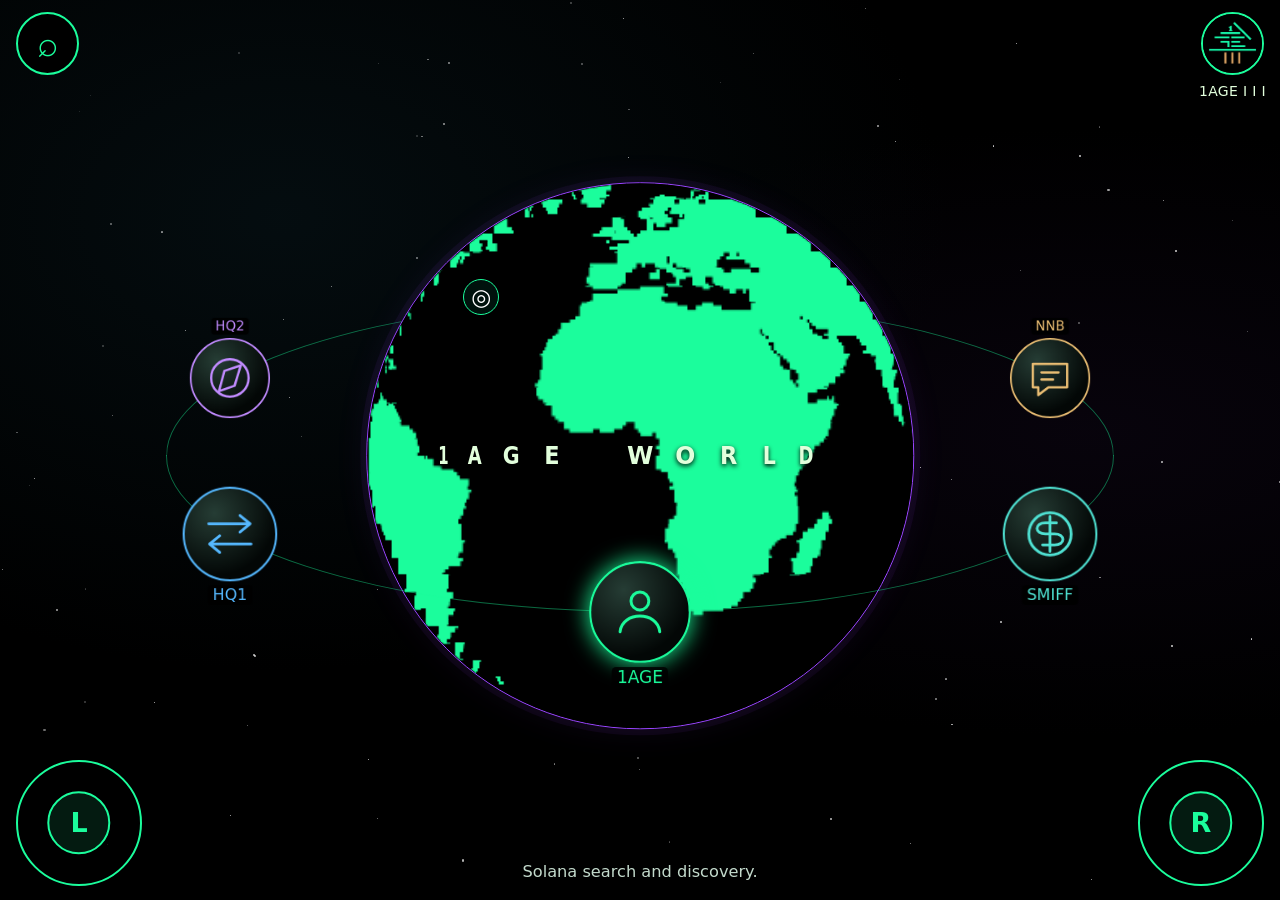
==== commit 1fd83a93: "Add independent World geographic globe search with indexed locations" ====
--- a/index.html
+++ b/index.html
@@ -7,7 +7,7 @@
 <meta property="og:title" content="1AGE I I I — Virtual World Studio"><meta property="og:description" content="1AGE I I I creates virtual worlds, games and interactive experiences."><meta property="og:url" content="https://1agethe3rd.com/">
 <meta property="og:image" content="https://1agethe3rd.com/assets/1agethe3rd-logo.png"><meta property="og:image:alt" content="1AGE I I I logo"><meta name="twitter:card" content="summary">
 <link rel="stylesheet" href="/style.css?v=console-r1">
-<script type="application/ld+json">{"@context":"https://schema.org","@type":"Organization","name":"1AGE I I I","url":"https://1agethe3rd.com/","logo":"https://1agethe3rd.com/assets/1agethe3rd-logo.png"}</script><link rel="stylesheet" href="/orbit-home.css?v=hq-001"><link rel="apple-touch-icon" sizes="180x180" href="/assets/apple-touch-icon-1.png"><link rel="icon" type="image/svg+xml" sizes="any" href="/assets/1agethe3rd-favicon.svg?v=20261124"><style>.home-screen .brand-name{white-space:nowrap}</style><link rel="stylesheet" href="/responsive-home.css?v=console-005"></head>
+<script type="application/ld+json">{"@context":"https://schema.org","@type":"Organization","name":"1AGE I I I","url":"https://1agethe3rd.com/","logo":"https://1agethe3rd.com/assets/1agethe3rd-logo.png"}</script><link rel="stylesheet" href="/orbit-home.css?v=hq-001"><link rel="apple-touch-icon" sizes="180x180" href="/assets/apple-touch-icon-1.png"><link rel="icon" type="image/svg+xml" sizes="any" href="/assets/1agethe3rd-favicon.svg?v=20261124"><style>.home-screen .brand-name{white-space:nowrap}</style><link rel="stylesheet" href="/responsive-home.css?v=console-005"><link rel="stylesheet" href="/world-geo.css?v=geo-001"></head>
 <body class="home-screen"><a class="skip" href="#main">Skip to content</a><div class="starfield" aria-hidden="true"></div>
 <header class="site-header"><div class="header-hub"><div class="header-wings" id="header-wings" hidden></div><button class="brand" type="button" aria-label="1AGE I I I menu" aria-expanded="false" aria-controls="header-wings"><span class="brand-circle"><img src="/assets/1agethe3rd-logo.png" alt="" width="84" height="84"></span><span class="brand-name">1AGE I I I</span></button></div>
 </header>
@@ -22,4 +22,4 @@
 </main>
 
 <script src="/homepage-world.js?v=console-003" defer></script><script src="/homepage-home-controls.js?v=console-004" defer></script><script src="/homepage-console-controls.js?v=console-003" defer></script><script src="/search.js?v=one-screen-20261017" defer></script><script src="/gamepad-controls.js" defer></script>
-</body></html>+<script src="/world-geo.js?v=geo-001" defer></script></body></html>
--- a/world-geo.css
+++ b/world-geo.css
@@ -0,0 +1 @@
+.world-geo-trigger{position:absolute;z-index:14;left:calc(50% - var(--earth)*.29);top:calc(50% - var(--earth)*.29);width:36px;height:36px;transform:translate(-50%,-50%);border:1px solid #1bfd9c;border-radius:50%;background:#00140fe8;color:#fff;font:700 23px system-ui;cursor:pointer;touch-action:manipulation;visibility:hidden}.world-scene.globe-selected .world-geo-trigger,.world-geo-trigger:focus-visible,html[data-home-site="studio"] .world-geo-trigger{visibility:visible}.world-geo{box-sizing:border-box;width:min(880px,96vw);height:min(780px,94dvh);max-width:none;max-height:none;padding:14px;border:1px solid #1bfd9c66;border-radius:16px;background:#030907;color:#fff;font:14px system-ui;overflow:auto;overscroll-behavior:contain}.world-geo[open]{display:flex;flex-direction:column;gap:9px}.world-geo::backdrop{background:#000d}.world-geo header,.geo-form,.geo-filter,.geo-controls{display:flex;align-items:center;gap:8px}.world-geo header{justify-content:space-between;color:#1bfd9c;letter-spacing:.1em}.world-geo button,.world-geo select,.world-geo input{font:inherit;color:#fff;background:#101e18;border:1px solid #345348;border-radius:9px;padding:8px;min-height:36px}.world-geo button{cursor:pointer}.geo-form input{flex:1;min-width:0}.geo-filter{justify-content:space-between;flex-wrap:wrap}.geo-status,.world-geo footer{font-size:12px;color:#aabbb3}.geo-body{display:grid;grid-template-columns:1.1fr 1fr;gap:12px;min-height:0;flex:1}.geo-view{display:flex;flex-direction:column;min-width:0;min-height:0}.geo-view canvas{display:block;width:100%;height: min(47dvh,400px);background:#000;border-radius:12px;touch-action:none}.geo-controls{justify-content:center;flex-wrap:wrap;margin:6px 0}.geo-focus{color:#1bfd9c;font-size:12px;min-height:17px;text-align:center}.geo-results{overflow:auto;min-height:100px;border:1px solid #223e31;border-radius:10px;padding:7px}.geo-results article{display:flex;flex-direction:column;gap:4px;padding:7px;border-bottom:1px solid #20342a}.geo-results .geo-item{text-align:left;font-weight:600}.geo-item[aria-pressed=true]{border-color:#1bfd9c}.geo-results small{color:#b5c3bc;font-size:11px}.world-geo a{color:#1bfd9c;text-decoration:underline;font-size:12px}.world-geo footer{line-height:1.4}@media(max-width:620px){.geo-body{display:flex;flex-direction:column;flex:none}.geo-view canvas{height:min(34dvh,310px)}.geo-results{max-height:27dvh}.world-geo{height:94dvh;padding:10px}}
